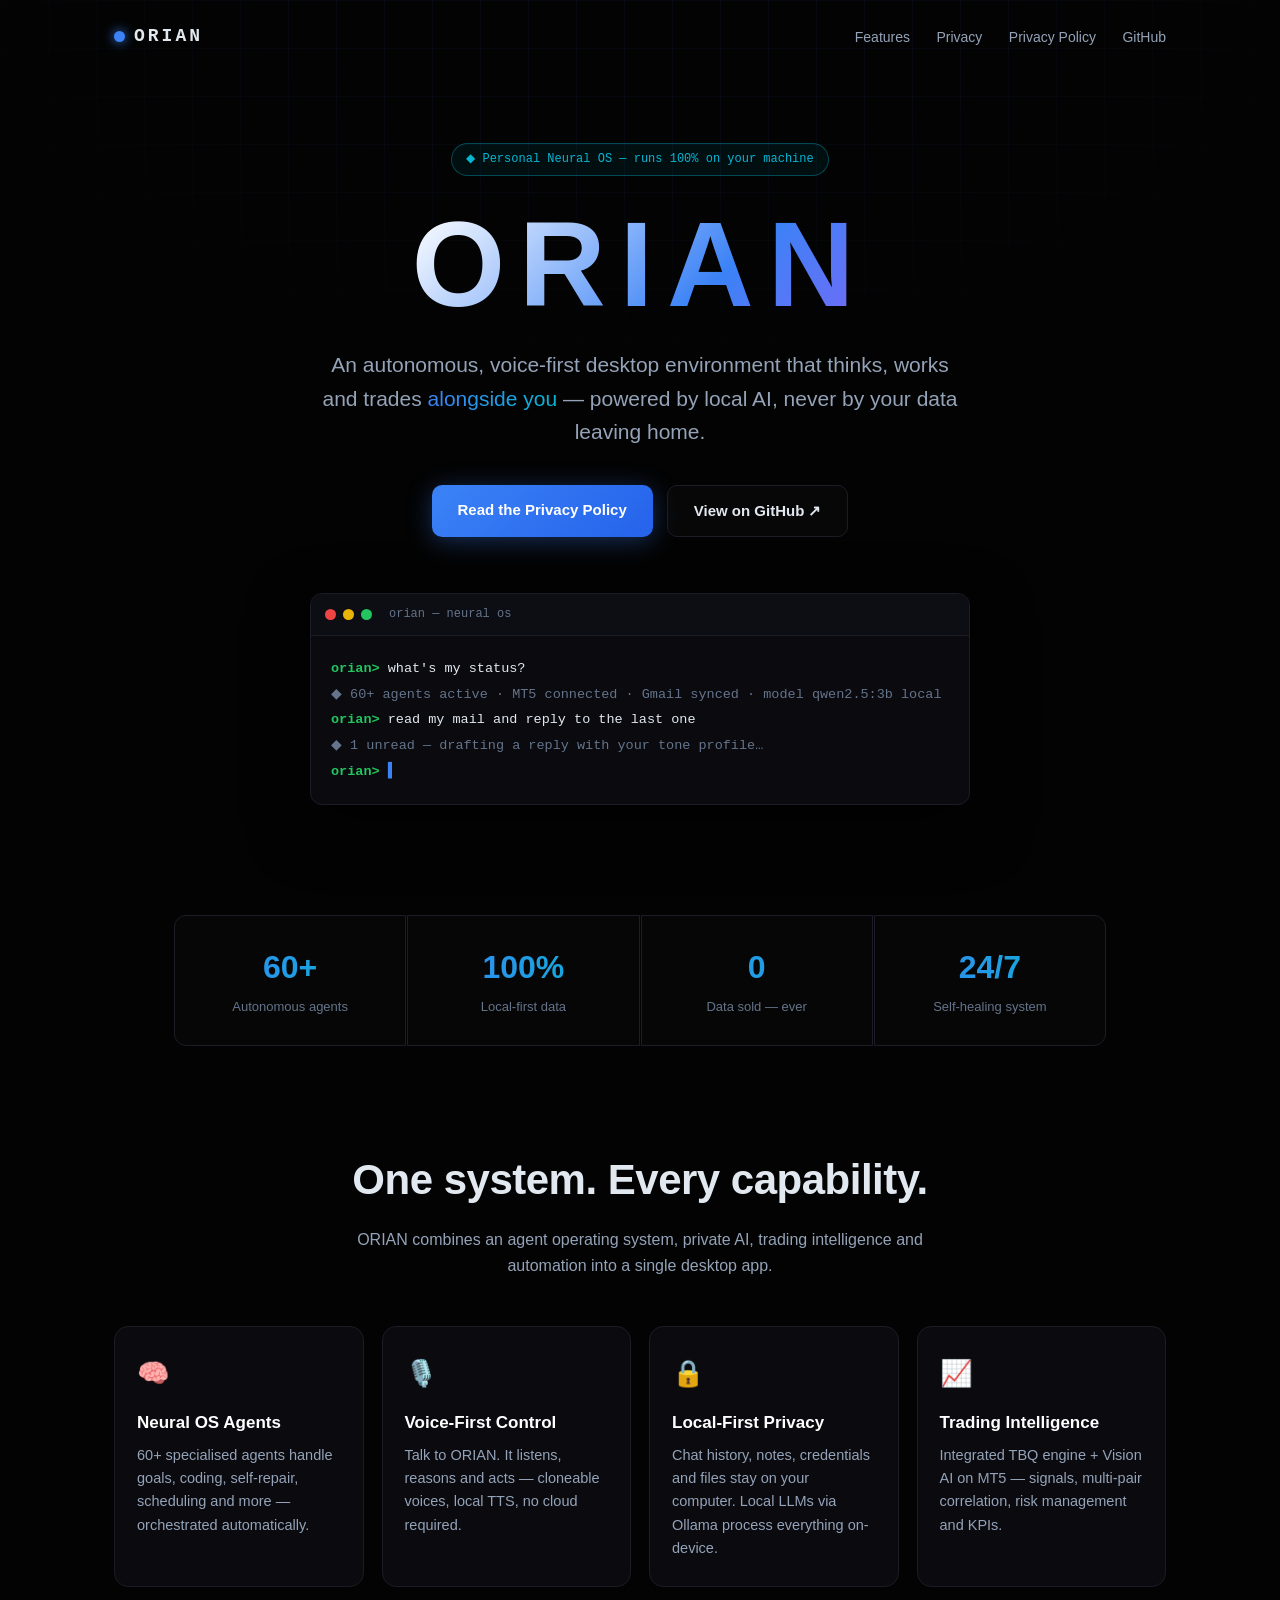
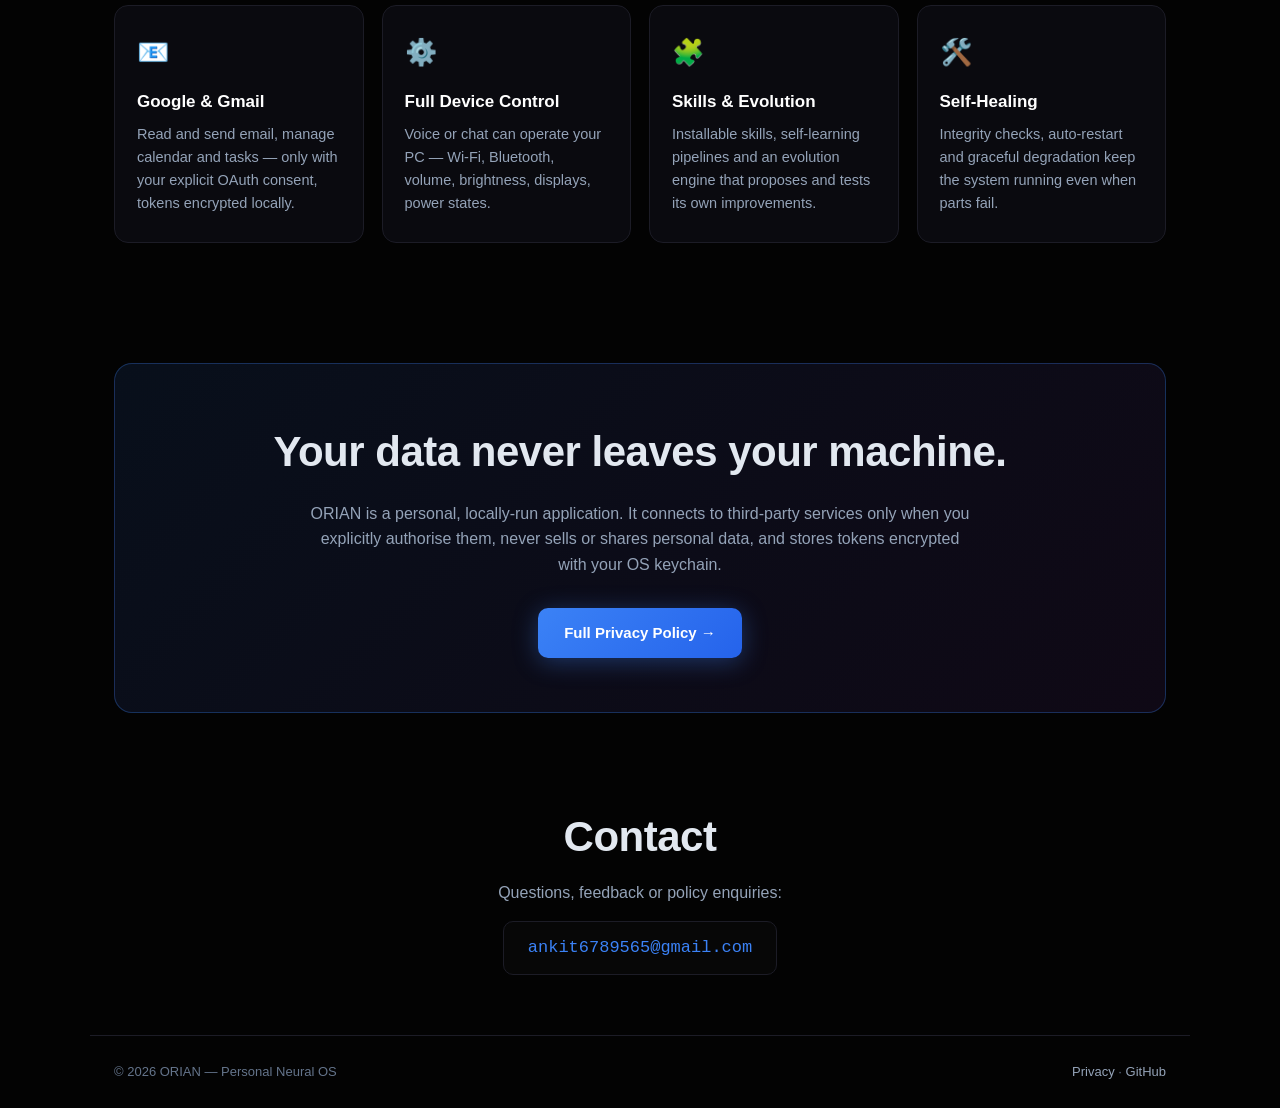
==== index.html @ ef9e6dce "ORIAN landing + privacy policy" ====
<!DOCTYPE html>
<html lang="en">
<head>
  <meta charset="UTF-8" />
  <meta name="viewport" content="width=device-width, initial-scale=1.0" />
  <title>ORIAN — Your Personal Neural OS</title>
  <meta name="description" content="ORIAN is a personal, locally-run autonomous desktop environment with voice-first control, 60+ agents, trading intelligence and private AI." />
  <link rel="stylesheet" href="styles.css" />
  <link rel="icon" href="data:image/svg+xml,<svg xmlns='http://www.w3.org/2000/svg' viewBox='0 0 100 100'><text y='.9em' font-size='90'>◉</text></svg>" />
</head>
<body>
  <div class="bg-grid" aria-hidden="true"></div>

  <header class="nav">
    <a class="brand" href="index.html">
      <span class="brand-dot"></span> ORIAN
    </a>
    <nav>
      <a href="#features">Features</a>
      <a href="#privacy-strip">Privacy</a>
      <a href="privacy.html">Privacy Policy</a>
      <a href="https://github.com/UrkudeAnkit91" target="_blank" rel="noopener">GitHub</a>
    </nav>
  </header>

  <main>
    <section class="hero">
      <div class="badge">◆ Personal Neural OS — runs 100% on your machine</div>
      <h1>ORIAN</h1>
      <p class="tagline">
        An autonomous, voice-first desktop environment that thinks,
        works and trades <span class="grad">alongside you</span> —
        powered by local AI, never by your data leaving home.
      </p>
      <div class="cta">
        <a class="btn btn-primary" href="privacy.html">Read the Privacy Policy</a>
        <a class="btn btn-ghost" href="https://github.com/UrkudeAnkit91" target="_blank" rel="noopener">View on GitHub ↗</a>
      </div>

      <div class="terminal" role="presentation">
        <div class="terminal-bar">
          <span class="t-red"></span><span class="t-yellow"></span><span class="t-green"></span>
          <span class="terminal-title">orian — neural os</span>
        </div>
        <div class="terminal-body">
          <p><span class="t-prompt">orian&gt;</span> what's my status?</p>
          <p class="t-out">◆ 60+ agents active · MT5 connected · Gmail synced · model qwen2.5:3b local</p>
          <p><span class="t-prompt">orian&gt;</span> read my mail and reply to the last one</p>
          <p class="t-out">◆ 1 unread — drafting a reply with your tone profile…</p>
          <p><span class="t-prompt">orian&gt;</span> <span class="t-caret">▍</span></p>
        </div>
      </div>
    </section>

    <section class="stats">
      <div class="stat"><strong>60+</strong><span>Autonomous agents</span></div>
      <div class="stat"><strong>100%</strong><span>Local-first data</span></div>
      <div class="stat"><strong>0</strong><span>Data sold — ever</span></div>
      <div class="stat"><strong>24/7</strong><span>Self-healing system</span></div>
    </section>

    <section id="features" class="features">
      <h2>One system. Every capability.</h2>
      <p class="section-sub">ORIAN combines an agent operating system, private AI, trading intelligence and automation into a single desktop app.</p>
      <div class="grid">
        <article class="card">
          <div class="card-icon">🧠</div>
          <h3>Neural OS Agents</h3>
          <p>60+ specialised agents handle goals, coding, self-repair, scheduling and more — orchestrated automatically.</p>
        </article>
        <article class="card">
          <div class="card-icon">🎙️</div>
          <h3>Voice-First Control</h3>
          <p>Talk to ORIAN. It listens, reasons and acts — cloneable voices, local TTS, no cloud required.</p>
        </article>
        <article class="card">
          <div class="card-icon">🔒</div>
          <h3>Local-First Privacy</h3>
          <p>Chat history, notes, credentials and files stay on your computer. Local LLMs via Ollama process everything on-device.</p>
        </article>
        <article class="card">
          <div class="card-icon">📈</div>
          <h3>Trading Intelligence</h3>
          <p>Integrated TBQ engine + Vision AI on MT5 — signals, multi-pair correlation, risk management and KPIs.</p>
        </article>
        <article class="card">
          <div class="card-icon">📧</div>
          <h3>Google &amp; Gmail</h3>
          <p>Read and send email, manage calendar and tasks — only with your explicit OAuth consent, tokens encrypted locally.</p>
        </article>
        <article class="card">
          <div class="card-icon">⚙️</div>
          <h3>Full Device Control</h3>
          <p>Voice or chat can operate your PC — Wi-Fi, Bluetooth, volume, brightness, displays, power states.</p>
        </article>
        <article class="card">
          <div class="card-icon">🧩</div>
          <h3>Skills &amp; Evolution</h3>
          <p>Installable skills, self-learning pipelines and an evolution engine that proposes and tests its own improvements.</p>
        </article>
        <article class="card">
          <div class="card-icon">🛠️</div>
          <h3>Self-Healing</h3>
          <p>Integrity checks, auto-restart and graceful degradation keep the system running even when parts fail.</p>
        </article>
      </div>
    </section>

    <section id="privacy-strip" class="privacy-strip">
      <div class="privacy-inner">
        <h2>Your data never leaves your machine.</h2>
        <p>
          ORIAN is a personal, locally-run application. It connects to third-party
          services only when you explicitly authorise them, never sells or shares
          personal data, and stores tokens encrypted with your OS keychain.
        </p>
        <a class="btn btn-primary" href="privacy.html">Full Privacy Policy →</a>
      </div>
    </section>

    <section class="contact">
      <h2>Contact</h2>
      <p>Questions, feedback or policy enquiries:</p>
      <a class="mail" href="mailto:ankit6789565@gmail.com">ankit6789565@gmail.com</a>
    </section>
  </main>

  <footer class="footer">
    <span>© 2026 ORIAN — Personal Neural OS</span>
    <span>
      <a href="privacy.html">Privacy</a> ·
      <a href="https://github.com/UrkudeAnkit91" target="_blank" rel="noopener">GitHub</a>
    </span>
  </footer>
</body>
</html>
---- styles.css ----
/* ORIAN — Neural OS website */
:root {
  --bg: #030303;
  --bg-2: #050505;
  --panel: #0a0a0f;
  --border: #1c1c26;
  --text: #e2e8f0;
  --muted: #94a3b8;
  --dim: #64748b;
  --neon: #3b82f6;
  --cyan: #06b6d4;
  --purple: #a855f7;
  --green: #22c55e;
  --mono: "Cascadia Code", "JetBrains Mono", ui-monospace, SFMono-Regular, Menlo, Consolas, monospace;
}

* { margin: 0; padding: 0; box-sizing: border-box; }

html { scroll-behavior: smooth; }

body {
  background: var(--bg);
  color: var(--text);
  font-family: -apple-system, BlinkMacSystemFont, "Segoe UI", Roboto, Helvetica, Arial, sans-serif;
  line-height: 1.6;
  overflow-x: hidden;
}

.bg-grid {
  position: fixed;
  inset: 0;
  background-image:
    linear-gradient(rgba(59, 130, 246, 0.05) 1px, transparent 1px),
    linear-gradient(90deg, rgba(59, 130, 246, 0.05) 1px, transparent 1px);
  background-size: 48px 48px;
  mask-image: radial-gradient(ellipse 80% 60% at 50% 0%, black 30%, transparent 75%);
  pointer-events: none;
  z-index: 0;
}

main, .nav, .footer { position: relative; z-index: 1; }

a { color: var(--neon); text-decoration: none; }
a:hover { text-decoration: underline; }

/* ── Nav ─────────────────────────── */
.nav {
  display: flex;
  justify-content: space-between;
  align-items: center;
  max-width: 1100px;
  margin: 0 auto;
  padding: 22px 24px;
}

.brand {
  font-family: var(--mono);
  font-weight: 700;
  font-size: 18px;
  letter-spacing: 3px;
  color: var(--text);
  display: flex;
  align-items: center;
  gap: 9px;
}
.brand:hover { text-decoration: none; }

.brand-dot {
  width: 11px;
  height: 11px;
  border-radius: 50%;
  background: var(--neon);
  box-shadow: 0 0 12px var(--neon);
  animation: pulse 2.4s ease-in-out infinite;
}

@keyframes pulse {
  0%, 100% { box-shadow: 0 0 6px var(--neon); }
  50% { box-shadow: 0 0 16px var(--neon), 0 0 32px rgba(59,130,246,.4); }
}

.nav nav a {
  color: var(--muted);
  margin-left: 22px;
  font-size: 14px;
}
.nav nav a:hover { color: var(--text); text-decoration: none; }

/* ── Hero ────────────────────────── */
.hero {
  max-width: 860px;
  margin: 0 auto;
  padding: 70px 24px 40px;
  text-align: center;
}

.badge {
  display: inline-block;
  font-family: var(--mono);
  font-size: 12px;
  color: var(--cyan);
  border: 1px solid rgba(6, 182, 212, 0.35);
  background: rgba(6, 182, 212, 0.07);
  padding: 6px 14px;
  border-radius: 999px;
  margin-bottom: 28px;
}

.hero h1 {
  font-size: clamp(64px, 12vw, 120px);
  font-weight: 800;
  letter-spacing: 14px;
  line-height: 1;
  background: linear-gradient(135deg, #fff 20%, var(--neon) 60%, var(--purple));
  -webkit-background-clip: text;
  background-clip: text;
  -webkit-text-fill-color: transparent;
}

.tagline {
  font-size: clamp(17px, 2.4vw, 21px);
  color: var(--muted);
  max-width: 640px;
  margin: 24px auto 0;
}

.grad {
  background: linear-gradient(90deg, var(--neon), var(--cyan));
  -webkit-background-clip: text;
  background-clip: text;
  -webkit-text-fill-color: transparent;
}

.cta {
  display: flex;
  gap: 14px;
  justify-content: center;
  flex-wrap: wrap;
  margin-top: 36px;
}

.btn {
  display: inline-block;
  padding: 13px 26px;
  border-radius: 10px;
  font-size: 15px;
  font-weight: 600;
  transition: transform .15s ease, box-shadow .15s ease;
}
.btn:hover { text-decoration: none; transform: translateY(-2px); }

.btn-primary {
  background: linear-gradient(135deg, var(--neon), #2563eb);
  color: #fff;
  box-shadow: 0 4px 24px rgba(59, 130, 246, 0.35);
}
.btn-primary:hover { box-shadow: 0 6px 32px rgba(59, 130, 246, 0.5); }

.btn-ghost {
  border: 1px solid var(--border);
  color: var(--text);
  background: rgba(255, 255, 255, 0.02);
}
.btn-ghost:hover { border-color: var(--neon); }

/* ── Terminal ────────────────────── */
.terminal {
  max-width: 660px;
  margin: 56px auto 0;
  background: var(--panel);
  border: 1px solid var(--border);
  border-radius: 12px;
  overflow: hidden;
  text-align: left;
  box-shadow: 0 20px 60px rgba(0, 0, 0, 0.6);
}

.terminal-bar {
  display: flex;
  align-items: center;
  gap: 7px;
  padding: 11px 14px;
  background: #0d0d14;
  border-bottom: 1px solid var(--border);
}
.terminal-bar span[class^="t-"] { width: 11px; height: 11px; border-radius: 50%; }
.t-red { background: #ef4444; }
.t-yellow { background: #eab308; }
.t-green { background: #22c55e; }
.terminal-title {
  margin-left: 10px;
  font-family: var(--mono);
  font-size: 12px;
  color: var(--dim);
}

.terminal-body {
  padding: 20px;
  font-family: var(--mono);
  font-size: 13.5px;
  line-height: 1.9;
}
.terminal-body p { margin: 0; }
.t-prompt { color: var(--green); font-weight: 700; }
.t-out { color: var(--dim); }
.t-caret { color: var(--neon); animation: blink 1s step-end infinite; }

@keyframes blink { 50% { opacity: 0; } }

/* ── Stats ───────────────────────── */
.stats {
  display: grid;
  grid-template-columns: repeat(4, 1fr);
  gap: 1px;
  max-width: 980px;
  margin: 70px auto 0;
  padding: 0 24px;
}

.stat {
  text-align: center;
  padding: 26px 10px;
  background: rgba(255, 255, 255, 0.015);
  border: 1px solid var(--border);
}
.stat:first-child { border-radius: 12px 0 0 12px; }
.stat:last-child { border-radius: 0 12px 12px 0; }

.stat strong {
  display: block;
  font-size: 32px;
  font-weight: 800;
  background: linear-gradient(90deg, var(--neon), var(--cyan));
  -webkit-background-clip: text;
  background-clip: text;
  -webkit-text-fill-color: transparent;
}
.stat span { font-size: 13px; color: var(--dim); }

/* ── Features ────────────────────── */
.features {
  max-width: 1100px;
  margin: 0 auto;
  padding: 100px 24px 40px;
  text-align: center;
}

.features h2, .contact h2, .privacy-strip h2 {
  font-size: clamp(30px, 4.5vw, 42px);
  font-weight: 800;
  letter-spacing: -0.5px;
}

.section-sub {
  color: var(--muted);
  max-width: 620px;
  margin: 14px auto 48px;
}

.grid {
  display: grid;
  grid-template-columns: repeat(auto-fit, minmax(240px, 1fr));
  gap: 18px;
  text-align: left;
}

.card {
  background: var(--panel);
  border: 1px solid var(--border);
  border-radius: 14px;
  padding: 26px 22px;
  transition: border-color .2s ease, transform .2s ease, box-shadow .2s ease;
}
.card:hover {
  border-color: rgba(59, 130, 246, 0.55);
  transform: translateY(-4px);
  box-shadow: 0 12px 32px rgba(59, 130, 246, 0.12);
}

.card-icon { font-size: 26px; margin-bottom: 14px; }

.card h3 {
  font-size: 17px;
  margin-bottom: 8px;
  color: #fff;
}

.card p { font-size: 14.5px; color: var(--muted); }

/* ── Privacy strip ───────────────── */
.privacy-strip {
  max-width: 1100px;
  margin: 80px auto 0;
  padding: 0 24px;
}

.privacy-inner {
  background: linear-gradient(135deg, rgba(59, 130, 246, 0.10), rgba(168, 85, 247, 0.08));
  border: 1px solid rgba(59, 130, 246, 0.30);
  border-radius: 18px;
  padding: 54px 44px;
  text-align: center;
}
.privacy-inner p {
  color: var(--muted);
  max-width: 660px;
  margin: 16px auto 30px;
}

/* ── Contact ─────────────────────── */
.contact {
  text-align: center;
  padding: 90px 24px 60px;
}
.contact p { color: var(--muted); margin-top: 10px; }
.contact .mail {
  display: inline-block;
  margin-top: 16px;
  font-family: var(--mono);
  font-size: 17px;
  padding: 12px 24px;
  border: 1px solid var(--border);
  border-radius: 10px;
  background: rgba(255, 255, 255, 0.02);
}
.contact .mail:hover { border-color: var(--neon); text-decoration: none; }

/* ── Footer ──────────────────────── */
.footer {
  display: flex;
  justify-content: space-between;
  flex-wrap: wrap;
  gap: 10px;
  max-width: 1100px;
  margin: 0 auto;
  padding: 26px 24px;
  border-top: 1px solid var(--border);
  font-size: 13px;
  color: var(--dim);
}
.footer a { color: var(--muted); }

/* ── Doc / policy page ───────────── */
.doc {
  max-width: 780px;
  margin: 0 auto;
  padding: 40px 24px 60px;
}

.policy {
  background: var(--panel);
  border: 1px solid var(--border);
  border-radius: 16px;
  padding: clamp(28px, 5vw, 56px);
}

.policy h1 {
  font-size: clamp(34px, 6vw, 48px);
  font-weight: 800;
  margin: 18px 0 6px;
}

.doc-meta {
  font-family: var(--mono);
  font-size: 13px;
  color: var(--dim);
  margin-bottom: 28px;
}

.lead {
  font-size: 17px;
  color: var(--muted);
  padding-bottom: 18px;
  border-bottom: 1px solid var(--border);
  margin-bottom: 8px;
}

.policy h2 {
  font-size: 20px;
  margin: 30px 0 10px;
  color: #fff;
}

.policy p { color: var(--muted); font-size: 15.5px; }

.policy code {
  font-family: var(--mono);
  font-size: 13.5px;
  background: rgba(59, 130, 246, 0.12);
  color: var(--cyan);
  padding: 2px 7px;
  border-radius: 5px;
}

.policy strong { color: var(--text); }

.doc-footer-nav {
  margin-top: 40px;
  padding-top: 20px;
  border-top: 1px solid var(--border);
}

/* ── Responsive ──────────────────── */
@media (max-width: 760px) {
  .nav { flex-direction: column; gap: 14px; }
  .nav nav a { margin-left: 16px; }
  .stats { grid-template-columns: repeat(2, 1fr); }
  .stat:first-child, .stat:last-child { border-radius: 12px; }
  .privacy-inner { padding: 40px 24px; }
}
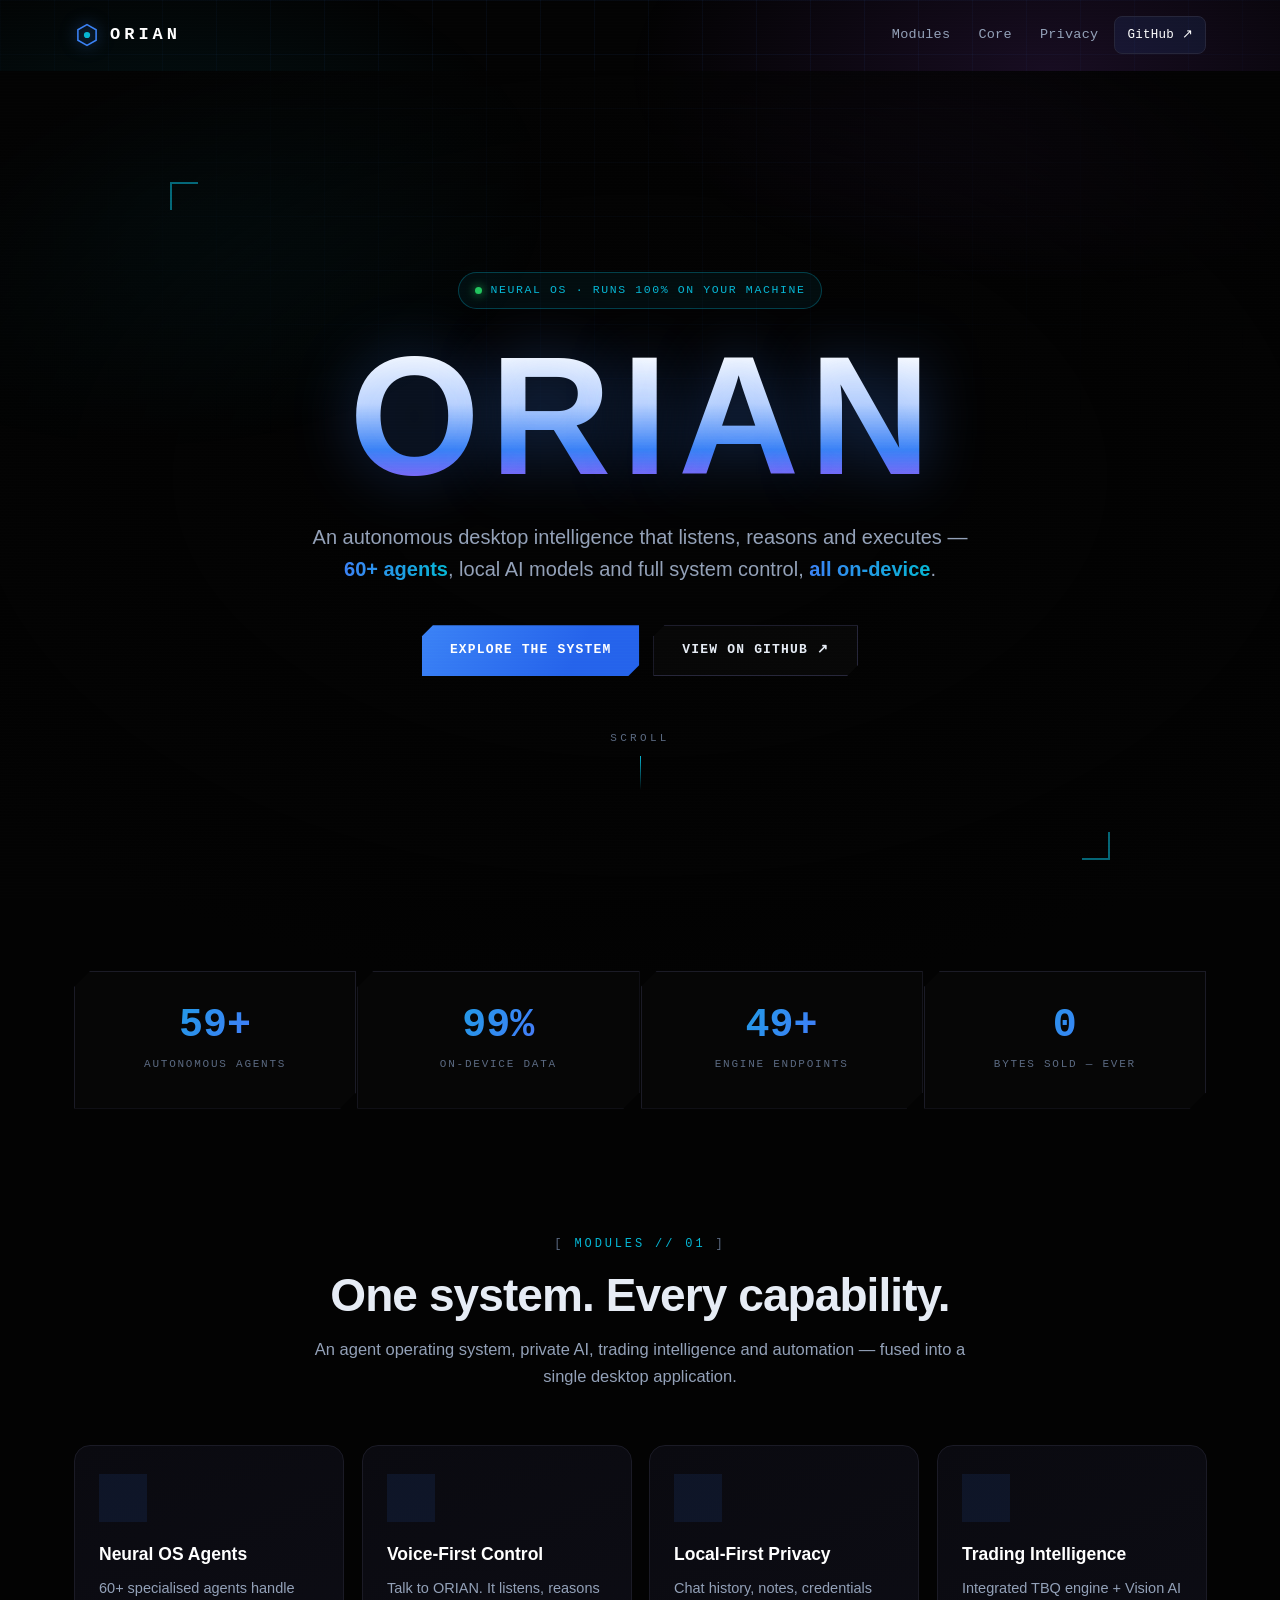
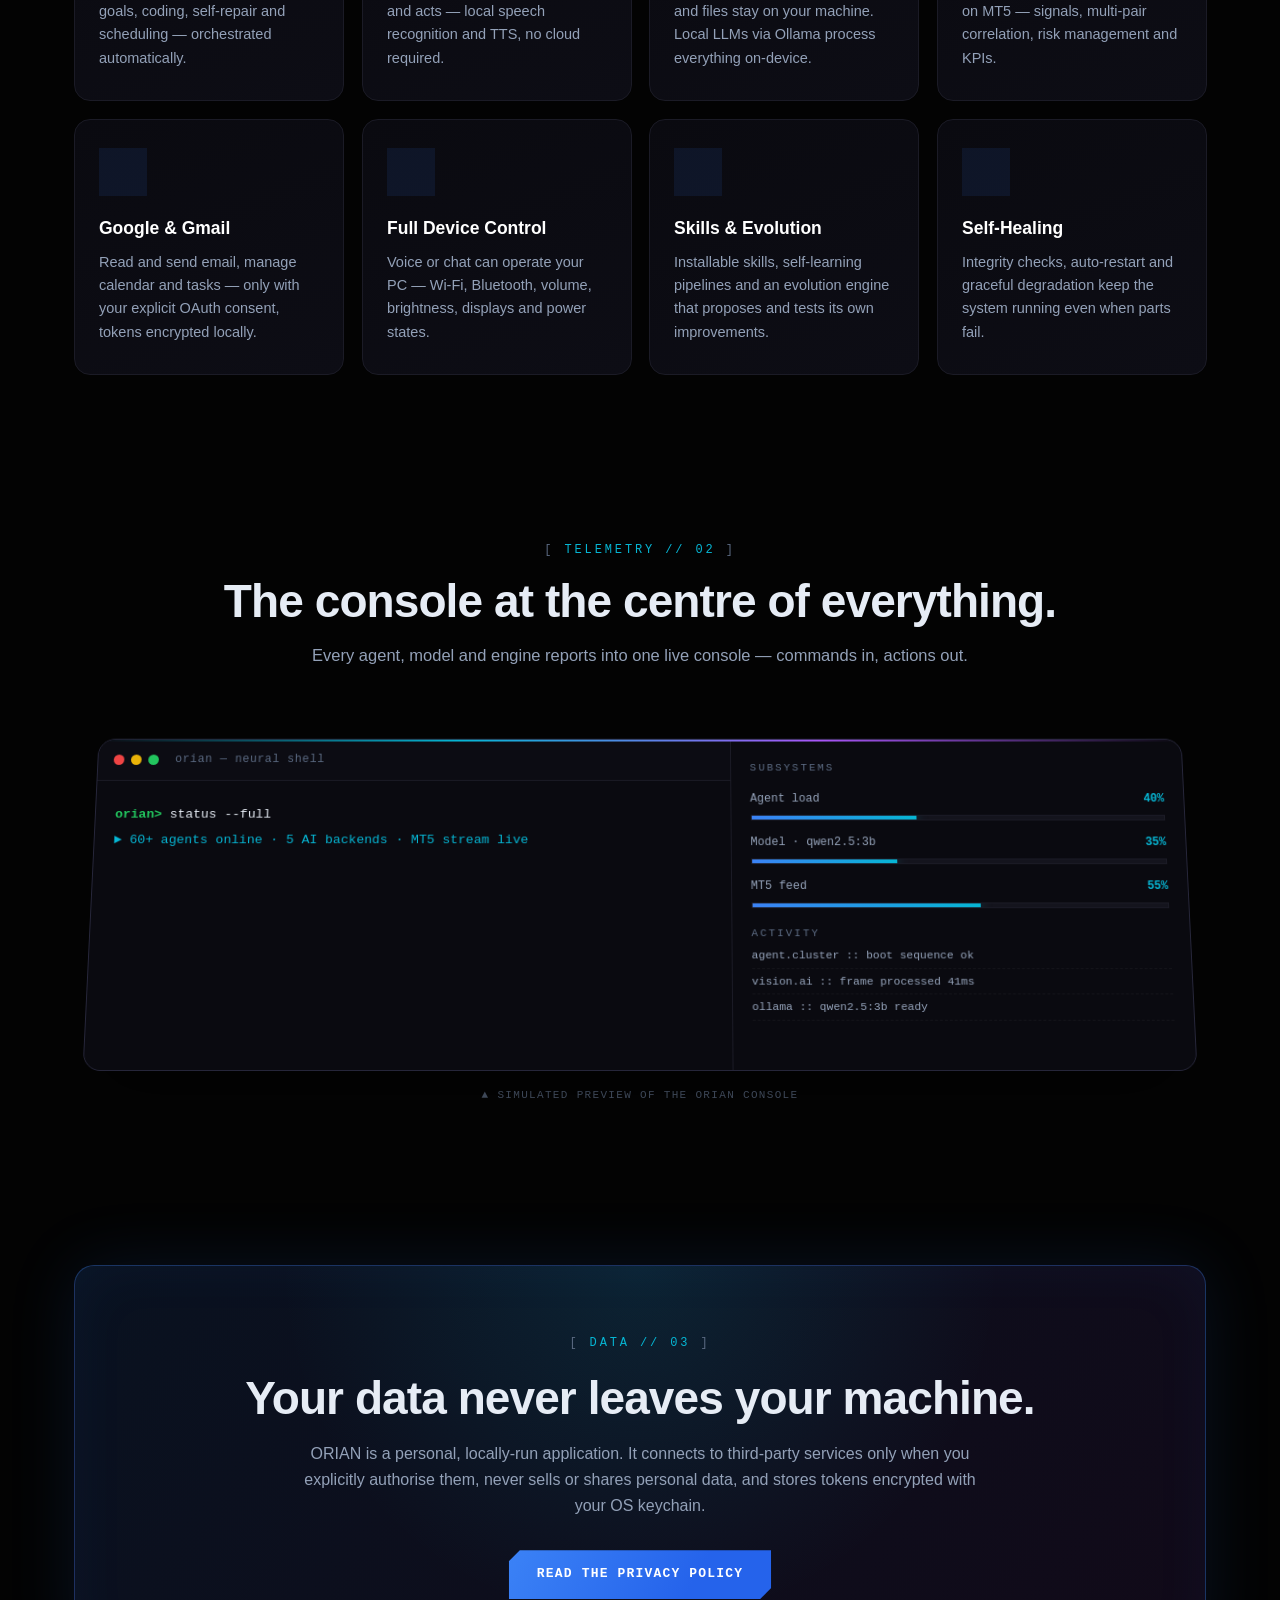
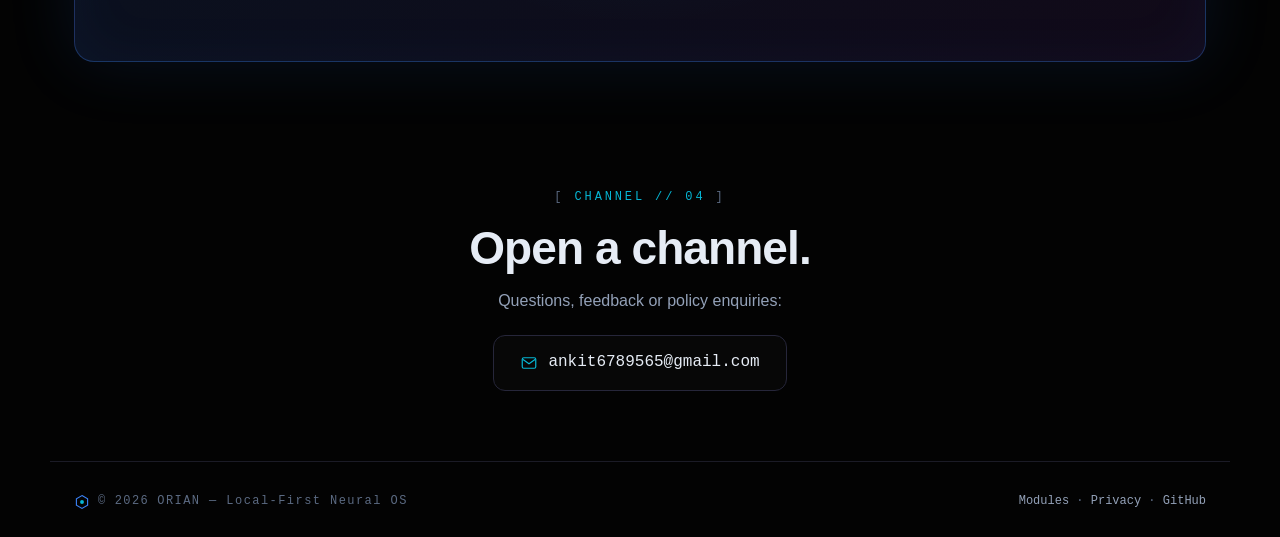
==== commit 20164a44: "Futuristic 3D redesign: neural canvas hero + starfield, HUD tilt cards, telemetry deck, OG/JSON-LD, " ====
--- a/index.html
+++ b/index.html
@@ -3,134 +3,230 @@
 <head>
   <meta charset="UTF-8" />
   <meta name="viewport" content="width=device-width, initial-scale=1.0" />
-  <title>ORIAN — Your Personal Neural OS</title>
-  <meta name="description" content="ORIAN is a personal, locally-run autonomous desktop environment with voice-first control, 60+ agents, trading intelligence and private AI." />
+  <title>ORIAN — Local-First Neural OS</title>
+  <meta name="description" content="ORIAN is an autonomous, voice-first desktop intelligence. 60+ agents, local AI models, trading engines and full device control — running privately on your own machine." />
+  <meta name="theme-color" content="#030303" />
+  <meta name="color-scheme" content="dark" />
+
+  <!-- Open Graph -->
+  <meta property="og:title" content="ORIAN — Local-First Neural OS" />
+  <meta property="og:description" content="An autonomous desktop intelligence with 60+ agents, local AI models and zero cloud dependency." />
+  <meta property="og:type" content="website" />
+  <meta property="og:url" content="https://urkudeankit91.github.io/orian/" />
+  <meta property="og:site_name" content="ORIAN" />
+
+  <!-- Twitter -->
+  <meta name="twitter:card" content="summary_large_image" />
+  <meta name="twitter:title" content="ORIAN — Local-First Neural OS" />
+  <meta name="twitter:description" content="An autonomous desktop intelligence with 60+ agents, local AI models and zero cloud dependency." />
+
   <link rel="stylesheet" href="styles.css" />
-  <link rel="icon" href="data:image/svg+xml,<svg xmlns='http://www.w3.org/2000/svg' viewBox='0 0 100 100'><text y='.9em' font-size='90'>◉</text></svg>" />
+  <link rel="icon" href="data:image/svg+xml,<svg xmlns='http://www.w3.org/2000/svg' viewBox='0 0 100 100'><rect width='100' height='100' rx='22' fill='%23030303'/><polygon points='50,14 82,32 82,68 50,86 18,68 18,32' fill='none' stroke='%233b82f6' stroke-width='7'/><circle cx='50' cy='50' r='11' fill='%2306b6d4'/></svg>" />
+
+  <script type="application/ld+json">
+  {
+    "@context": "https://schema.org",
+    "@type": "SoftwareApplication",
+    "name": "ORIAN",
+    "alternateName": "ORIAN Neural OS",
+    "applicationCategory": "DeveloperApplication",
+    "operatingSystem": "Windows, Linux, macOS",
+    "description": "Autonomous, local-first desktop intelligence with 60+ agents, voice control, local LLMs and trading engines.",
+    "url": "https://urkudeankit91.github.io/orian/",
+    "offers": { "@type": "Offer", "price": "0", "priceCurrency": "USD" },
+    "author": { "@type": "Person", "name": "Ankit Urkude", "email": "ankit6789565@gmail.com" }
+  }
+  </script>
 </head>
 <body>
   <div class="bg-grid" aria-hidden="true"></div>
 
-  <header class="nav">
-    <a class="brand" href="index.html">
-      <span class="brand-dot"></span> ORIAN
+  <header class="nav" id="nav">
+    <a class="brand" href="index.html" aria-label="ORIAN home">
+      <svg class="bmark" viewBox="0 0 100 100" aria-hidden="true">
+        <polygon points="50,10 85,30 85,70 50,90 15,70 15,30" fill="none" stroke="#3b82f6" stroke-width="6" />
+        <circle cx="50" cy="50" r="12" fill="#06b6d4" />
+      </svg>
+      ORIAN
     </a>
-    <nav>
-      <a href="#features">Features</a>
-      <a href="#privacy-strip">Privacy</a>
-      <a href="privacy.html">Privacy Policy</a>
-      <a href="https://github.com/UrkudeAnkit91" target="_blank" rel="noopener">GitHub</a>
+    <nav class="nav-links" aria-label="Primary">
+      <a href="#features">Modules</a>
+      <a href="#core">Core</a>
+      <a href="privacy.html">Privacy</a>
+      <a class="nav-cta" href="https://github.com/UrkudeAnkit91" target="_blank" rel="noopener">GitHub ↗</a>
     </nav>
   </header>
 
   <main>
+    <!-- ── HERO ───────────────────────────── -->
     <section class="hero">
-      <div class="badge">◆ Personal Neural OS — runs 100% on your machine</div>
-      <h1>ORIAN</h1>
-      <p class="tagline">
-        An autonomous, voice-first desktop environment that thinks,
-        works and trades <span class="grad">alongside you</span> —
-        powered by local AI, never by your data leaving home.
+      <canvas id="hero-canvas" aria-hidden="true"></canvas>
+      <div class="hero-inner frame">
+        <div class="badge"><span class="dot"></span> Neural OS · runs 100% on your machine</div>
+        <h1><span class="glitch" data-text="ORIAN">ORIAN</span></h1>
+        <p class="tagline">
+          An autonomous desktop intelligence that listens, reasons and executes —
+          <span class="grad">60+ agents</span>, local AI models and full system control,
+          <span class="grad">all on-device</span>.
+        </p>
+        <div class="cta">
+          <a class="btn btn-primary" href="#features">Explore the System</a>
+          <a class="btn btn-ghost" href="https://github.com/UrkudeAnkit91" target="_blank" rel="noopener">View on GitHub ↗</a>
+        </div>
+        <div class="scroll-hint">Scroll<span></span></div>
+      </div>
+    </section>
+
+    <!-- ── STATS ──────────────────────────── -->
+    <section class="stats" data-reveal>
+      <div class="stat"><strong data-count="60" data-suffix="+">0</strong><span>Autonomous agents</span></div>
+      <div class="stat"><strong data-count="100" data-suffix="%">0</strong><span>On-device data</span></div>
+      <div class="stat"><strong data-count="50" data-suffix="+">0</strong><span>Engine endpoints</span></div>
+      <div class="stat"><strong data-count="0" data-suffix="">0</strong><span>Bytes sold — ever</span></div>
+    </section>
+
+    <!-- ── FEATURES ───────────────────────── -->
+    <section id="features" class="features">
+      <span class="sec-tag" data-reveal>Modules // 01</span>
+      <h2 class="sec-h2" data-reveal>One system. Every capability.</h2>
+      <p class="section-sub" data-reveal data-delay="1">
+        An agent operating system, private AI, trading intelligence and automation —
+        fused into a single desktop application.
       </p>
-      <div class="cta">
-        <a class="btn btn-primary" href="privacy.html">Read the Privacy Policy</a>
-        <a class="btn btn-ghost" href="https://github.com/UrkudeAnkit91" target="_blank" rel="noopener">View on GitHub ↗</a>
-      </div>
-
-      <div class="terminal" role="presentation">
-        <div class="terminal-bar">
-          <span class="t-red"></span><span class="t-yellow"></span><span class="t-green"></span>
-          <span class="terminal-title">orian — neural os</span>
-        </div>
-        <div class="terminal-body">
-          <p><span class="t-prompt">orian&gt;</span> what's my status?</p>
-          <p class="t-out">◆ 60+ agents active · MT5 connected · Gmail synced · model qwen2.5:3b local</p>
-          <p><span class="t-prompt">orian&gt;</span> read my mail and reply to the last one</p>
-          <p class="t-out">◆ 1 unread — drafting a reply with your tone profile…</p>
-          <p><span class="t-prompt">orian&gt;</span> <span class="t-caret">▍</span></p>
-        </div>
-      </div>
-    </section>
-
-    <section class="stats">
-      <div class="stat"><strong>60+</strong><span>Autonomous agents</span></div>
-      <div class="stat"><strong>100%</strong><span>Local-first data</span></div>
-      <div class="stat"><strong>0</strong><span>Data sold — ever</span></div>
-      <div class="stat"><strong>24/7</strong><span>Self-healing system</span></div>
-    </section>
-
-    <section id="features" class="features">
-      <h2>One system. Every capability.</h2>
-      <p class="section-sub">ORIAN combines an agent operating system, private AI, trading intelligence and automation into a single desktop app.</p>
+
       <div class="grid">
-        <article class="card">
-          <div class="card-icon">🧠</div>
+        <article class="card" data-tilt data-reveal>
+          <span class="ic"><svg viewBox="0 0 24 24"><rect x="6.5" y="6.5" width="11" height="11" rx="2"/><rect x="10.5" y="10.5" width="3" height="3"/><path d="M9 3v2M15 3v2M9 19v2M15 19v2M3 9h2M3 15h2M19 9h2M19 15h2"/></svg></span>
           <h3>Neural OS Agents</h3>
-          <p>60+ specialised agents handle goals, coding, self-repair, scheduling and more — orchestrated automatically.</p>
-        </article>
-        <article class="card">
-          <div class="card-icon">🎙️</div>
+          <p>60+ specialised agents handle goals, coding, self-repair and scheduling — orchestrated automatically.</p>
+        </article>
+
+        <article class="card" data-tilt data-reveal data-delay="1">
+          <span class="ic"><svg viewBox="0 0 24 24"><rect x="9" y="3" width="6" height="11" rx="3"/><path d="M6 11a6 6 0 0 0 12 0M12 17v4M9 21h6"/></svg></span>
           <h3>Voice-First Control</h3>
-          <p>Talk to ORIAN. It listens, reasons and acts — cloneable voices, local TTS, no cloud required.</p>
-        </article>
-        <article class="card">
-          <div class="card-icon">🔒</div>
+          <p>Talk to ORIAN. It listens, reasons and acts — local speech recognition and TTS, no cloud required.</p>
+        </article>
+
+        <article class="card" data-tilt data-reveal data-delay="2">
+          <span class="ic"><svg viewBox="0 0 24 24"><rect x="4.5" y="10.5" width="15" height="10" rx="2"/><path d="M8 10.5V7a4 4 0 0 1 8 0v3.5"/><circle cx="12" cy="15.5" r="1.4"/></svg></span>
           <h3>Local-First Privacy</h3>
-          <p>Chat history, notes, credentials and files stay on your computer. Local LLMs via Ollama process everything on-device.</p>
-        </article>
-        <article class="card">
-          <div class="card-icon">📈</div>
+          <p>Chat history, notes, credentials and files stay on your machine. Local LLMs via Ollama process everything on-device.</p>
+        </article>
+
+        <article class="card" data-tilt data-reveal data-delay="3">
+          <span class="ic"><svg viewBox="0 0 24 24"><path d="M3 20h18M5 17l4-5 3 3 6-9"/><path d="M18 6h2v2"/></svg></span>
           <h3>Trading Intelligence</h3>
           <p>Integrated TBQ engine + Vision AI on MT5 — signals, multi-pair correlation, risk management and KPIs.</p>
         </article>
-        <article class="card">
-          <div class="card-icon">📧</div>
+
+        <article class="card" data-tilt data-reveal>
+          <span class="ic"><svg viewBox="0 0 24 24"><rect x="3" y="5" width="18" height="14" rx="2"/><path d="M3.5 7l8.5 6 8.5-6"/></svg></span>
           <h3>Google &amp; Gmail</h3>
           <p>Read and send email, manage calendar and tasks — only with your explicit OAuth consent, tokens encrypted locally.</p>
         </article>
-        <article class="card">
-          <div class="card-icon">⚙️</div>
+
+        <article class="card" data-tilt data-reveal data-delay="1">
+          <span class="ic"><svg viewBox="0 0 24 24"><path d="M4 8h10M18 8h2M4 16h4M12 16h8"/><circle cx="16" cy="8" r="2"/><circle cx="10" cy="16" r="2"/></svg></span>
           <h3>Full Device Control</h3>
-          <p>Voice or chat can operate your PC — Wi-Fi, Bluetooth, volume, brightness, displays, power states.</p>
-        </article>
-        <article class="card">
-          <div class="card-icon">🧩</div>
+          <p>Voice or chat can operate your PC — Wi-Fi, Bluetooth, volume, brightness, displays and power states.</p>
+        </article>
+
+        <article class="card" data-tilt data-reveal data-delay="2">
+          <span class="ic"><svg viewBox="0 0 24 24"><circle cx="6" cy="18" r="2.2"/><circle cx="18" cy="18" r="2.2"/><circle cx="12" cy="6" r="2.2"/><path d="M12 8.2l-5 7.6M12 8.2l5 7.6M8 18h8"/></svg></span>
           <h3>Skills &amp; Evolution</h3>
           <p>Installable skills, self-learning pipelines and an evolution engine that proposes and tests its own improvements.</p>
         </article>
-        <article class="card">
-          <div class="card-icon">🛠️</div>
+
+        <article class="card" data-tilt data-reveal data-delay="3">
+          <span class="ic"><svg viewBox="0 0 24 24"><path d="M12 3l7 3v5c0 4.6-3 7.6-7 9-4-1.4-7-4.4-7-9V6z"/><path d="M9 12l2 2 4-4"/></svg></span>
           <h3>Self-Healing</h3>
           <p>Integrity checks, auto-restart and graceful degradation keep the system running even when parts fail.</p>
         </article>
       </div>
     </section>
 
-    <section id="privacy-strip" class="privacy-strip">
-      <div class="privacy-inner">
-        <h2>Your data never leaves your machine.</h2>
+    <!-- ── CORE DECK ──────────────────────── -->
+    <section id="core" class="core">
+      <span class="sec-tag" data-reveal>Telemetry // 02</span>
+      <h2 class="sec-h2" data-reveal>The console at the centre of everything.</h2>
+      <p class="section-sub" data-reveal data-delay="1">
+        Every agent, model and engine reports into one live console — commands in, actions out.
+      </p>
+
+      <div class="deck" data-reveal data-delay="2">
+        <div class="deck-panel">
+          <div class="pane">
+            <div class="pane-bar"><i class="r"></i><i class="y"></i><i class="g"></i><span class="pane-title">orian — neural shell</span></div>
+            <div class="term" id="term-body">
+              <p class="term-line" data-term><span class="t-prompt">orian&gt;</span> status --full</p>
+              <p class="term-line t-ok" data-term>► 60+ agents online · 5 AI backends · MT5 stream live</p>
+              <p class="term-line" data-term><span class="t-prompt">orian&gt;</span> read inbox and summarise</p>
+              <p class="term-line t-out" data-term>scanning 3 threads … 1 needs a reply</p>
+              <p class="term-line" data-term><span class="t-prompt">orian&gt;</span> dim the screen and lock the PC</p>
+              <p class="term-line t-ok" data-term>► brightness 40% · session locked</p>
+              <p class="term-line" data-term><span class="t-prompt">orian&gt;</span> <span class="t-caret"></span></p>
+            </div>
+          </div>
+          <div class="pane hud">
+            <div>
+              <div class="hud-h">Subsystems</div>
+              <div class="meter" style="margin-top:14px"><div class="lbl"><span>Agent load</span><b>—</b></div><div class="track"><i></i></div></div>
+              <div class="meter" style="margin-top:14px"><div class="lbl"><span>Model · qwen2.5:3b</span><b>—</b></div><div class="track"><i></i></div></div>
+              <div class="meter" style="margin-top:14px"><div class="lbl"><span>MT5 feed</span><b>—</b></div><div class="track"><i></i></div></div>
+            </div>
+            <div>
+              <div class="hud-h">Activity</div>
+              <ul class="feed" id="feed">
+                <li>agent.cluster :: boot sequence ok</li>
+                <li>vision.ai  :: frame processed 41ms</li>
+                <li>ollama    :: qwen2.5:3b ready</li>
+              </ul>
+            </div>
+          </div>
+        </div>
+        <p class="deck-note">▲ simulated preview of the ORIAN console</p>
+      </div>
+    </section>
+
+    <!-- ── PRIVACY ────────────────────────── -->
+    <section id="privacy" class="privacy-strip">
+      <div class="privacy-inner" data-reveal>
+        <span class="sec-tag">Data // 03</span>
+        <h2 class="sec-h2">Your data never leaves your machine.</h2>
         <p>
-          ORIAN is a personal, locally-run application. It connects to third-party
-          services only when you explicitly authorise them, never sells or shares
-          personal data, and stores tokens encrypted with your OS keychain.
+          ORIAN is a personal, locally-run application. It connects to third-party services
+          only when you explicitly authorise them, never sells or shares personal data, and
+          stores tokens encrypted with your OS keychain.
         </p>
-        <a class="btn btn-primary" href="privacy.html">Full Privacy Policy →</a>
-      </div>
-    </section>
-
+        <a class="btn btn-primary" href="privacy.html">Read the Privacy Policy</a>
+      </div>
+    </section>
+
+    <!-- ── CONTACT ────────────────────────── -->
     <section class="contact">
-      <h2>Contact</h2>
-      <p>Questions, feedback or policy enquiries:</p>
-      <a class="mail" href="mailto:ankit6789565@gmail.com">ankit6789565@gmail.com</a>
+      <span class="sec-tag" data-reveal>Channel // 04</span>
+      <h2 class="sec-h2" data-reveal>Open a channel.</h2>
+      <p data-reveal data-delay="1">Questions, feedback or policy enquiries:</p>
+      <a class="mail" href="mailto:ankit6789565@gmail.com" data-reveal data-delay="2">
+        <svg viewBox="0 0 24 24"><rect x="3" y="5" width="18" height="14" rx="2"/><path d="M3.5 7l8.5 6 8.5-6"/></svg>
+        ankit6789565@gmail.com
+      </a>
     </section>
   </main>
 
   <footer class="footer">
-    <span>© 2026 ORIAN — Personal Neural OS</span>
+    <span class="fbrand">
+      <svg viewBox="0 0 100 100" aria-hidden="true"><polygon points="50,10 85,30 85,70 50,90 15,70 15,30" fill="none" stroke="#3b82f6" stroke-width="7"/><circle cx="50" cy="50" r="12" fill="#06b6d4"/></svg>
+      © <span id="year">2026</span> ORIAN — Local-First Neural OS
+    </span>
     <span>
+      <a href="#features">Modules</a> ·
       <a href="privacy.html">Privacy</a> ·
       <a href="https://github.com/UrkudeAnkit91" target="_blank" rel="noopener">GitHub</a>
     </span>
   </footer>
+
+  <script src="neural3d.js" defer></script>
+  <script src="app.js" defer></script>
 </body>
-</html>
+</html>
--- a/styles.css
+++ b/styles.css
@@ -1,17 +1,25 @@
-/* ORIAN — Neural OS website */
+/* ══════════════════════════════════════════════════════════
+   ORIAN — Neural OS website
+   Dark futuristic HUD · vanilla · no CDN
+   ══════════════════════════════════════════════════════════ */
 :root {
   --bg: #030303;
-  --bg-2: #050505;
-  --panel: #0a0a0f;
-  --border: #1c1c26;
-  --text: #e2e8f0;
-  --muted: #94a3b8;
-  --dim: #64748b;
+  --bg-2: #060608;
+  --panel: #0a0a10;
+  --panel-2: #0d0d15;
+  --border: #1b1b26;
+  --border-2: #26263a;
+  --text: #e6ecf5;
+  --muted: #93a1b8;
+  --dim: #5b6a82;
   --neon: #3b82f6;
   --cyan: #06b6d4;
   --purple: #a855f7;
   --green: #22c55e;
-  --mono: "Cascadia Code", "JetBrains Mono", ui-monospace, SFMono-Regular, Menlo, Consolas, monospace;
+  --amber: #f59e0b;
+  --mono: "Cascadia Code", "JetBrains Mono", "Fira Code", ui-monospace, SFMono-Regular, Menlo, Consolas, monospace;
+  --sans: -apple-system, BlinkMacSystemFont, "Segoe UI", Roboto, Helvetica, Arial, sans-serif;
+  --maxw: 1180px;
 }
 
 * { margin: 0; padding: 0; box-sizing: border-box; }
@@ -21,390 +29,404 @@
 body {
   background: var(--bg);
   color: var(--text);
-  font-family: -apple-system, BlinkMacSystemFont, "Segoe UI", Roboto, Helvetica, Arial, sans-serif;
+  font-family: var(--sans);
   line-height: 1.6;
   overflow-x: hidden;
-}
-
+  -webkit-font-smoothing: antialiased;
+}
+
+::selection { background: rgba(59, 130, 246, 0.35); color: #fff; }
+
+/* scrollbar */
+::-webkit-scrollbar { width: 11px; height: 11px; }
+::-webkit-scrollbar-track { background: #050506; }
+::-webkit-scrollbar-thumb { background: linear-gradient(var(--neon), var(--purple)); border-radius: 0; border: 2px solid #050506; }
+
+a { color: var(--neon); text-decoration: none; }
+a:hover { text-decoration: none; }
+
+/* ── Ambient background ─────────────────── */
 .bg-grid {
-  position: fixed;
-  inset: 0;
+  position: fixed; inset: 0; pointer-events: none; z-index: 0;
   background-image:
-    linear-gradient(rgba(59, 130, 246, 0.05) 1px, transparent 1px),
-    linear-gradient(90deg, rgba(59, 130, 246, 0.05) 1px, transparent 1px);
-  background-size: 48px 48px;
-  mask-image: radial-gradient(ellipse 80% 60% at 50% 0%, black 30%, transparent 75%);
-  pointer-events: none;
-  z-index: 0;
+    linear-gradient(rgba(59, 130, 246, 0.06) 1px, transparent 1px),
+    linear-gradient(90deg, rgba(59, 130, 246, 0.06) 1px, transparent 1px);
+  background-size: 54px 54px;
+  mask-image: radial-gradient(ellipse 90% 70% at 50% 0%, #000 20%, transparent 78%);
+  -webkit-mask-image: radial-gradient(ellipse 90% 70% at 50% 0%, #000 20%, transparent 78%);
+}
+
+/* scanline overlay */
+body::after {
+  content: ""; position: fixed; inset: 0; pointer-events: none; z-index: 9999;
+  background: repeating-linear-gradient(rgba(255,255,255,0.022) 0 1px, transparent 1px 3px);
+  mix-blend-mode: overlay; opacity: .6;
+}
+
+/* ambient glows */
+body::before {
+  content: ""; position: fixed; inset: 0; pointer-events: none; z-index: 0;
+  background:
+    radial-gradient(ellipse 55% 40% at 82% 8%, rgba(168, 85, 247, 0.13), transparent 60%),
+    radial-gradient(ellipse 50% 45% at 12% 22%, rgba(6, 182, 212, 0.10), transparent 62%);
 }
 
 main, .nav, .footer { position: relative; z-index: 1; }
 
-a { color: var(--neon); text-decoration: none; }
-a:hover { text-decoration: underline; }
-
-/* ── Nav ─────────────────────────── */
+.wrap { max-width: var(--maxw); margin: 0 auto; padding: 0 24px; }
+
+/* ── Nav ────────────────────────────────── */
 .nav {
-  display: flex;
-  justify-content: space-between;
-  align-items: center;
-  max-width: 1100px;
-  margin: 0 auto;
-  padding: 22px 24px;
+  position: sticky; top: 0; z-index: 100;
+  display: flex; align-items: center; justify-content: space-between;
+  gap: 18px;
+  max-width: var(--maxw); margin: 0 auto;
+  padding: 16px 24px;
+  transition: background .3s, border-color .3s, backdrop-filter .3s;
+  border-bottom: 1px solid transparent;
+}
+.nav.scrolled {
+  background: rgba(4, 4, 7, 0.78);
+  backdrop-filter: blur(16px) saturate(1.3);
+  -webkit-backdrop-filter: blur(16px) saturate(1.3);
+  border-bottom-color: var(--border);
 }
 
 .brand {
-  font-family: var(--mono);
-  font-weight: 700;
-  font-size: 18px;
-  letter-spacing: 3px;
-  color: var(--text);
-  display: flex;
-  align-items: center;
-  gap: 9px;
-}
-.brand:hover { text-decoration: none; }
-
-.brand-dot {
-  width: 11px;
-  height: 11px;
-  border-radius: 50%;
-  background: var(--neon);
-  box-shadow: 0 0 12px var(--neon);
-  animation: pulse 2.4s ease-in-out infinite;
-}
-
-@keyframes pulse {
-  0%, 100% { box-shadow: 0 0 6px var(--neon); }
-  50% { box-shadow: 0 0 16px var(--neon), 0 0 32px rgba(59,130,246,.4); }
-}
-
-.nav nav a {
-  color: var(--muted);
-  margin-left: 22px;
-  font-size: 14px;
-}
-.nav nav a:hover { color: var(--text); text-decoration: none; }
-
-/* ── Hero ────────────────────────── */
-.hero {
-  max-width: 860px;
-  margin: 0 auto;
-  padding: 70px 24px 40px;
-  text-align: center;
-}
+  display: inline-flex; align-items: center; gap: 10px;
+  font-family: var(--mono); font-weight: 700; font-size: 17px;
+  letter-spacing: 4px; color: #fff;
+}
+.brand svg { width: 26px; height: 26px; display: block; }
+.brand .bmark { filter: drop-shadow(0 0 8px rgba(59, 130, 246, 0.7)); }
+
+.nav-links { display: flex; align-items: center; gap: 4px; }
+.nav-links a {
+  position: relative;
+  color: var(--muted); font-size: 13.5px; font-weight: 500;
+  padding: 8px 12px; border-radius: 8px;
+  font-family: var(--mono); letter-spacing: .02em;
+  transition: color .18s, background .18s;
+}
+.nav-links a::before { content: ""; position: absolute; left: 12px; bottom: 4px; width: 0; height: 1px; background: var(--cyan); transition: width .22s; }
+.nav-links a:hover { color: #fff; background: rgba(255,255,255,0.03); }
+.nav-links a:hover::before { width: calc(100% - 24px); }
+
+.nav-cta {
+  font-family: var(--mono) !important; font-size: 12.5px !important;
+  color: #fff !important;
+  border: 1px solid var(--border-2);
+  background: rgba(59, 130, 246, 0.1);
+}
+.nav-cta:hover { border-color: var(--neon); background: rgba(59, 130, 246, 0.2); }
+
+/* ── Hero ───────────────────────────────── */
+.hero { position: relative; overflow: hidden; min-height: 100svh; display: flex; align-items: center; }
+#hero-canvas { position: absolute; inset: 0; width: 100%; height: 100%; z-index: 0; }
+.hero::after {
+  content: ""; position: absolute; inset: 0; z-index: 1; pointer-events: none;
+  background: radial-gradient(ellipse 70% 60% at 50% 45%, transparent 30%, var(--bg) 96%);
+}
+.hero-inner { position: relative; z-index: 2; width: 100%; max-width: 940px; margin: 0 auto; padding: 90px 24px 70px; text-align: center; }
+
+.frame { position: relative; }
+.frame::before, .frame::after {
+  content: ""; position: absolute; width: 26px; height: 26px; pointer-events: none; opacity: .55;
+}
+.frame::before { top: 0; left: 0; border-top: 2px solid var(--cyan); border-left: 2px solid var(--cyan); }
+.frame::after { bottom: 0; right: 0; border-bottom: 2px solid var(--cyan); border-right: 2px solid var(--cyan); }
 
 .badge {
-  display: inline-block;
-  font-family: var(--mono);
-  font-size: 12px;
+  display: inline-flex; align-items: center; gap: 9px;
+  font-family: var(--mono); font-size: 11.5px; letter-spacing: .14em; text-transform: uppercase;
   color: var(--cyan);
-  border: 1px solid rgba(6, 182, 212, 0.35);
-  background: rgba(6, 182, 212, 0.07);
-  padding: 6px 14px;
-  border-radius: 999px;
-  margin-bottom: 28px;
-}
+  border: 1px solid rgba(6, 182, 212, 0.3);
+  background: rgba(6, 182, 212, 0.06);
+  padding: 8px 16px; border-radius: 999px; margin-bottom: 30px;
+}
+.badge .dot { width: 7px; height: 7px; border-radius: 50%; background: var(--green); box-shadow: 0 0 10px var(--green); animation: pulse 2s infinite; }
+@keyframes pulse { 0%,100% { opacity: 1; } 50% { opacity: .35; } }
 
 .hero h1 {
-  font-size: clamp(64px, 12vw, 120px);
-  font-weight: 800;
-  letter-spacing: 14px;
-  line-height: 1;
-  background: linear-gradient(135deg, #fff 20%, var(--neon) 60%, var(--purple));
-  -webkit-background-clip: text;
-  background-clip: text;
-  -webkit-text-fill-color: transparent;
-}
-
-.tagline {
-  font-size: clamp(17px, 2.4vw, 21px);
-  color: var(--muted);
-  max-width: 640px;
-  margin: 24px auto 0;
-}
-
-.grad {
-  background: linear-gradient(90deg, var(--neon), var(--cyan));
-  -webkit-background-clip: text;
-  background-clip: text;
-  -webkit-text-fill-color: transparent;
-}
-
-.cta {
-  display: flex;
-  gap: 14px;
-  justify-content: center;
-  flex-wrap: wrap;
-  margin-top: 36px;
-}
+  font-size: clamp(72px, 15vw, 168px);
+  font-weight: 800; line-height: .92; letter-spacing: 10px;
+  margin-left: 10px;
+}
+.glitch {
+  position: relative; display: inline-block;
+  background: linear-gradient(180deg, #ffffff 12%, #cddfff 42%, var(--neon) 72%, var(--purple) 100%);
+  -webkit-background-clip: text; background-clip: text;
+  -webkit-text-fill-color: transparent; color: transparent;
+  text-shadow: 0 0 60px rgba(59, 130, 246, 0.35);
+}
+.glitch::before, .glitch::after {
+  content: attr(data-text);
+  position: absolute; left: 0; top: 0; width: 100%;
+  background: none; -webkit-text-fill-color: initial; color: transparent;
+  opacity: 0; pointer-events: none;
+}
+.glitch:hover::before {
+  color: rgba(6, 182, 212, 0.85); opacity: .9;
+  mix-blend-mode: screen;
+  animation: gl1 .6s steps(2) infinite;
+}
+.glitch:hover::after {
+  color: rgba(168, 85, 247, 0.85); opacity: .9;
+  mix-blend-mode: screen;
+  animation: gl2 .5s steps(2) infinite;
+}
+@keyframes gl1 { 0%{clip-path:inset(0 0 66% 0);transform:translate(-4px,-1px)} 30%{clip-path:inset(22% 0 46% 0);transform:translate(4px,1px)} 60%{clip-path:inset(60% 0 6% 0);transform:translate(-3px,2px)} 100%{clip-path:inset(8% 0 76% 0);transform:translate(3px,-2px)} }
+@keyframes gl2 { 0%{clip-path:inset(52% 0 22% 0);transform:translate(3px,1px)} 35%{clip-path:inset(6% 0 78% 0);transform:translate(-4px,-2px)} 70%{clip-path:inset(38% 0 42% 0);transform:translate(4px,2px)} 100%{clip-path:inset(70% 0 10% 0);transform:translate(-3px,1px)} }
+
+.tagline { font-size: clamp(16px, 2.2vw, 20px); color: var(--muted); max-width: 680px; margin: 28px auto 0; }
+.grad { background: linear-gradient(90deg, var(--neon), var(--cyan)); -webkit-background-clip: text; background-clip: text; -webkit-text-fill-color: transparent; font-weight: 600; }
+
+.cta { display: flex; gap: 14px; justify-content: center; flex-wrap: wrap; margin-top: 40px; }
 
 .btn {
-  display: inline-block;
-  padding: 13px 26px;
-  border-radius: 10px;
-  font-size: 15px;
-  font-weight: 600;
-  transition: transform .15s ease, box-shadow .15s ease;
-}
-.btn:hover { text-decoration: none; transform: translateY(-2px); }
-
-.btn-primary {
-  background: linear-gradient(135deg, var(--neon), #2563eb);
-  color: #fff;
-  box-shadow: 0 4px 24px rgba(59, 130, 246, 0.35);
-}
-.btn-primary:hover { box-shadow: 0 6px 32px rgba(59, 130, 246, 0.5); }
-
-.btn-ghost {
+  position: relative; overflow: hidden;
+  display: inline-flex; align-items: center; gap: 9px;
+  padding: 14px 28px;
+  font-family: var(--mono); font-size: 13px; font-weight: 700; letter-spacing: .09em; text-transform: uppercase;
+  clip-path: polygon(11px 0, 100% 0, 100% calc(100% - 11px), calc(100% - 11px) 100%, 0 100%, 0 11px);
+  transition: transform .18s ease, box-shadow .22s ease, border-color .22s, background .22s;
+}
+.btn:hover { transform: translateY(-2px); }
+.btn::after {
+  content: ""; position: absolute; top: 0; left: -90%; width: 55%; height: 100%;
+  background: linear-gradient(100deg, transparent, rgba(255,255,255,0.4), transparent);
+  transform: skewX(-22deg); transition: left .5s ease;
+}
+.btn:hover::after { left: 140%; }
+
+.btn-primary { color: #fff; background: linear-gradient(120deg, var(--neon), #2563eb 70%); box-shadow: 0 6px 30px rgba(59, 130, 246, 0.4); }
+.btn-primary:hover { box-shadow: 0 10px 44px rgba(59, 130, 246, 0.6); }
+.btn-ghost { color: var(--text); background: rgba(255,255,255,0.02); border: 1px solid var(--border-2); }
+.btn-ghost:hover { border-color: var(--neon); background: rgba(59, 130, 246, 0.08); color: #fff; }
+
+.scroll-hint {
+  margin-top: 54px; font-family: var(--mono); font-size: 11px; letter-spacing: .3em;
+  text-transform: uppercase; color: var(--dim); display: flex; flex-direction: column; align-items: center; gap: 8px;
+}
+.scroll-hint span { width: 1px; height: 34px; background: linear-gradient(var(--cyan), transparent); animation: drop 1.8s ease-in-out infinite; }
+@keyframes drop { 0%,100% { opacity: .2; transform: scaleY(.5); } 50% { opacity: 1; transform: scaleY(1); } }
+
+/* ── Stats ──────────────────────────────── */
+.stats {
+  display: grid; grid-template-columns: repeat(4, 1fr); gap: 1px;
+  max-width: var(--maxw); margin: 0 auto; padding: 0 24px;
+}
+.stat {
+  position: relative; text-align: center; padding: 34px 12px;
+  background: rgba(255,255,255,0.015);
   border: 1px solid var(--border);
-  color: var(--text);
-  background: rgba(255, 255, 255, 0.02);
-}
-.btn-ghost:hover { border-color: var(--neon); }
-
-/* ── Terminal ────────────────────── */
-.terminal {
-  max-width: 660px;
-  margin: 56px auto 0;
-  background: var(--panel);
+  clip-path: polygon(16px 0, 100% 0, 100% calc(100% - 16px), calc(100% - 16px) 100%, 0 100%, 0 16px);
+  transition: background .25s, transform .25s;
+}
+.stat:hover { background: rgba(59, 130, 246, 0.06); transform: translateY(-3px); }
+.stat strong {
+  display: block; font-family: var(--mono); font-size: 40px; font-weight: 800; line-height: 1;
+  background: linear-gradient(120deg, var(--cyan), var(--neon) 60%, var(--purple));
+  -webkit-background-clip: text; background-clip: text; -webkit-text-fill-color: transparent;
+}
+.stat span { display: block; margin-top: 10px; font-family: var(--mono); font-size: 11px; letter-spacing: .16em; text-transform: uppercase; color: var(--dim); }
+
+/* ── Section header ─────────────────────── */
+.sec-tag {
+  display: inline-block; font-family: var(--mono); font-size: 12px; letter-spacing: .24em;
+  text-transform: uppercase; color: var(--cyan); margin-bottom: 16px;
+}
+.sec-tag::before { content: "[ "; color: var(--dim); }
+.sec-tag::after { content: " ]"; color: var(--dim); }
+.sec-h2 { font-size: clamp(30px, 4.6vw, 46px); font-weight: 800; letter-spacing: -0.02em; line-height: 1.1; }
+.section-sub { color: var(--muted); max-width: 660px; margin: 16px auto 0; font-size: 16.5px; }
+
+/* ── Features ───────────────────────────── */
+.features { max-width: var(--maxw); margin: 0 auto; padding: 120px 24px 40px; text-align: center; }
+.grid { display: grid; grid-template-columns: repeat(auto-fit, minmax(250px, 1fr)); gap: 18px; margin-top: 56px; text-align: left; }
+
+.card {
+  --rx: 0deg; --ry: 0deg; --ty: 0px; --mx: 50%; --my: 50%;
+  position: relative;
+  background: linear-gradient(160deg, var(--panel), var(--panel-2));
   border: 1px solid var(--border);
+  border-radius: 16px;
+  padding: 28px 24px 30px;
+  transform-style: preserve-3d;
+  transform: perspective(1000px) translateY(var(--ty)) rotateX(var(--rx)) rotateY(var(--ry));
+  transition: transform .16s ease-out, border-color .25s, box-shadow .25s;
+  will-change: transform;
+}
+.card:hover {
+  --ty: -6px;
+  border-color: rgba(59, 130, 246, 0.55);
+  box-shadow: 0 18px 46px rgba(0, 0, 0, 0.55), 0 0 0 1px rgba(59, 130, 246, 0.12);
+}
+.card::before {
+  content: ""; position: absolute; inset: 0; border-radius: inherit; pointer-events: none;
+  background: radial-gradient(360px circle at var(--mx) var(--my), rgba(59, 130, 246, 0.16), transparent 55%);
+  opacity: 0; transition: opacity .25s;
+}
+.card:hover::before { opacity: 1; }
+.card::after {
+  content: ""; position: absolute; inset: 8px; border-radius: 10px; pointer-events: none;
+  opacity: 0; transition: opacity .3s;
+  background:
+    linear-gradient(var(--cyan), var(--cyan)) 0 0 / 16px 1px no-repeat,
+    linear-gradient(var(--cyan), var(--cyan)) 0 0 / 1px 16px no-repeat,
+    linear-gradient(var(--purple), var(--purple)) 100% 100% / 16px 1px no-repeat,
+    linear-gradient(var(--purple), var(--purple)) 100% 100% / 1px 16px no-repeat;
+}
+.card:hover::after { opacity: .8; }
+
+.ic {
+  display: inline-flex; align-items: center; justify-content: center;
+  width: 48px; height: 48px; margin-bottom: 18px;
   border-radius: 12px;
-  overflow: hidden;
-  text-align: left;
-  box-shadow: 0 20px 60px rgba(0, 0, 0, 0.6);
-}
-
-.terminal-bar {
-  display: flex;
-  align-items: center;
-  gap: 7px;
-  padding: 11px 14px;
-  background: #0d0d14;
-  border-bottom: 1px solid var(--border);
-}
-.terminal-bar span[class^="t-"] { width: 11px; height: 11px; border-radius: 50%; }
-.t-red { background: #ef4444; }
-.t-yellow { background: #eab308; }
-.t-green { background: #22c55e; }
-.terminal-title {
-  margin-left: 10px;
-  font-family: var(--mono);
-  font-size: 12px;
-  color: var(--dim);
-}
-
-.terminal-body {
-  padding: 20px;
-  font-family: var(--mono);
-  font-size: 13.5px;
-  line-height: 1.9;
-}
-.terminal-body p { margin: 0; }
+  background: rgba(59, 130, 246, 0.1);
+  border: 1px solid rgba(59, 130, 246, 0.25);
+  color: var(--cyan);
+  transform: translateZ(38px);
+  transition: color .25s, border-color .25s, background .25s, box-shadow .25s;
+}
+.ic svg { width: 24px; height: 24px; stroke: currentColor; stroke-width: 1.6; fill: none; stroke-linecap: round; stroke-linejoin: round; }
+.card:hover .ic { color: #fff; border-color: var(--cyan); background: rgba(6, 182, 212, 0.18); box-shadow: 0 0 26px rgba(6, 182, 212, 0.35); }
+.card h3 { font-size: 17.5px; color: #fff; margin-bottom: 9px; transform: translateZ(18px); }
+.card p { font-size: 14.5px; color: var(--muted); transform: translateZ(8px); }
+
+/* ── Core deck (telemetry) ──────────────── */
+.core { max-width: var(--maxw); margin: 0 auto; padding: 120px 24px 40px; text-align: center; }
+.deck { perspective: 1600px; margin-top: 56px; }
+.deck-panel {
+  position: relative;
+  display: grid; grid-template-columns: 1.4fr 1fr; gap: 1px;
+  background: var(--border);
+  border: 1px solid var(--border-2);
+  border-radius: 18px; overflow: hidden;
+  transform: rotateX(8deg) scale(.985);
+  transform-origin: 50% 100%;
+  transition: transform .55s cubic-bezier(.2,.7,.2,1), box-shadow .4s;
+  box-shadow: 0 30px 80px rgba(0,0,0,0.6);
+}
+.deck:hover .deck-panel { transform: rotateX(0deg) scale(1); box-shadow: 0 40px 100px rgba(59,130,246,0.14); }
+.deck-panel::before {
+  content: ""; position: absolute; top: 0; left: 0; right: 0; height: 2px;
+  background: linear-gradient(90deg, transparent, var(--cyan), var(--purple), transparent);
+  z-index: 2;
+}
+
+.pane { background: var(--panel); text-align: left; }
+.pane-bar {
+  display: flex; align-items: center; gap: 7px;
+  padding: 12px 16px; background: #0c0c13; border-bottom: 1px solid var(--border);
+}
+.pane-bar i { width: 11px; height: 11px; border-radius: 50%; }
+.pane-bar .r { background: #ef4444; } .pane-bar .y { background: #eab308; } .pane-bar .g { background: #22c55e; }
+.pane-title { margin-left: 10px; font-family: var(--mono); font-size: 12px; color: var(--dim); letter-spacing: .05em; }
+
+.term { padding: 22px 20px; font-family: var(--mono); font-size: 13.5px; line-height: 2.0; min-height: 300px; }
+.term-line { margin: 0; }
+.term-line.typed { animation: fadein .4s ease; }
+@keyframes fadein { from { opacity: 0; transform: translateY(4px); } to { opacity: 1; transform: none; } }
 .t-prompt { color: var(--green); font-weight: 700; }
 .t-out { color: var(--dim); }
-.t-caret { color: var(--neon); animation: blink 1s step-end infinite; }
-
+.t-ok { color: var(--cyan); }
+.t-caret { display: inline-block; width: 8px; height: 15px; background: var(--neon); vertical-align: -2px; margin-left: 4px; animation: blink 1s step-end infinite; }
 @keyframes blink { 50% { opacity: 0; } }
 
-/* ── Stats ───────────────────────── */
-.stats {
-  display: grid;
-  grid-template-columns: repeat(4, 1fr);
-  gap: 1px;
-  max-width: 980px;
-  margin: 70px auto 0;
-  padding: 0 24px;
-}
-
-.stat {
-  text-align: center;
-  padding: 26px 10px;
-  background: rgba(255, 255, 255, 0.015);
-  border: 1px solid var(--border);
-}
-.stat:first-child { border-radius: 12px 0 0 12px; }
-.stat:last-child { border-radius: 0 12px 12px 0; }
-
-.stat strong {
-  display: block;
-  font-size: 32px;
-  font-weight: 800;
-  background: linear-gradient(90deg, var(--neon), var(--cyan));
-  -webkit-background-clip: text;
-  background-clip: text;
-  -webkit-text-fill-color: transparent;
-}
-.stat span { font-size: 13px; color: var(--dim); }
-
-/* ── Features ────────────────────── */
-.features {
-  max-width: 1100px;
-  margin: 0 auto;
-  padding: 100px 24px 40px;
-  text-align: center;
-}
-
-.features h2, .contact h2, .privacy-strip h2 {
-  font-size: clamp(30px, 4.5vw, 42px);
-  font-weight: 800;
-  letter-spacing: -0.5px;
-}
-
-.section-sub {
-  color: var(--muted);
-  max-width: 620px;
-  margin: 14px auto 48px;
-}
-
-.grid {
-  display: grid;
-  grid-template-columns: repeat(auto-fit, minmax(240px, 1fr));
-  gap: 18px;
-  text-align: left;
-}
-
-.card {
-  background: var(--panel);
-  border: 1px solid var(--border);
-  border-radius: 14px;
-  padding: 26px 22px;
-  transition: border-color .2s ease, transform .2s ease, box-shadow .2s ease;
-}
-.card:hover {
-  border-color: rgba(59, 130, 246, 0.55);
-  transform: translateY(-4px);
-  box-shadow: 0 12px 32px rgba(59, 130, 246, 0.12);
-}
-
-.card-icon { font-size: 26px; margin-bottom: 14px; }
-
-.card h3 {
-  font-size: 17px;
-  margin-bottom: 8px;
-  color: #fff;
-}
-
-.card p { font-size: 14.5px; color: var(--muted); }
-
-/* ── Privacy strip ───────────────── */
-.privacy-strip {
-  max-width: 1100px;
-  margin: 80px auto 0;
-  padding: 0 24px;
-}
-
+.hud { padding: 22px 20px; display: flex; flex-direction: column; gap: 18px; }
+.hud-h { font-family: var(--mono); font-size: 11px; letter-spacing: .2em; text-transform: uppercase; color: var(--dim); }
+.meter { font-family: var(--mono); font-size: 12px; }
+.meter .lbl { display: flex; justify-content: space-between; color: var(--muted); margin-bottom: 7px; }
+.meter .lbl b { color: var(--cyan); font-weight: 600; }
+.meter .track { height: 6px; background: #14141d; border: 1px solid var(--border); overflow: hidden; }
+.meter .track i { display: block; height: 100%; width: 40%; background: linear-gradient(90deg, var(--neon), var(--cyan)); transition: width .7s ease; box-shadow: 0 0 12px rgba(6,182,212,.5); }
+
+.feed { list-style: none; font-family: var(--mono); font-size: 11.5px; line-height: 1.9; color: var(--dim); }
+.feed li { white-space: nowrap; overflow: hidden; text-overflow: ellipsis; border-bottom: 1px dashed rgba(255,255,255,0.04); padding: 2px 0; animation: fadein .35s ease; }
+.feed li::first-line { color: var(--muted); }
+.deck-note { margin-top: 16px; font-family: var(--mono); font-size: 11px; letter-spacing: .12em; text-transform: uppercase; color: var(--dim); }
+
+/* ── Privacy strip ──────────────────────── */
+.privacy-strip { max-width: var(--maxw); margin: 120px auto 0; padding: 0 24px; }
 .privacy-inner {
-  background: linear-gradient(135deg, rgba(59, 130, 246, 0.10), rgba(168, 85, 247, 0.08));
-  border: 1px solid rgba(59, 130, 246, 0.30);
-  border-radius: 18px;
-  padding: 54px 44px;
-  text-align: center;
-}
-.privacy-inner p {
-  color: var(--muted);
-  max-width: 660px;
-  margin: 16px auto 30px;
-}
-
-/* ── Contact ─────────────────────── */
-.contact {
-  text-align: center;
-  padding: 90px 24px 60px;
-}
-.contact p { color: var(--muted); margin-top: 10px; }
-.contact .mail {
-  display: inline-block;
-  margin-top: 16px;
-  font-family: var(--mono);
-  font-size: 17px;
-  padding: 12px 24px;
-  border: 1px solid var(--border);
-  border-radius: 10px;
-  background: rgba(255, 255, 255, 0.02);
-}
-.contact .mail:hover { border-color: var(--neon); text-decoration: none; }
-
-/* ── Footer ──────────────────────── */
+  position: relative; overflow: hidden;
+  background: linear-gradient(130deg, rgba(59, 130, 246, 0.12), rgba(168, 85, 247, 0.09));
+  border: 1px solid rgba(59, 130, 246, 0.32);
+  border-radius: 20px; padding: 62px 46px; text-align: center;
+  box-shadow: 0 0 70px rgba(59, 130, 246, 0.12), inset 0 0 60px rgba(59, 130, 246, 0.05);
+  animation: breathe 6s ease-in-out infinite;
+}
+@keyframes breathe { 0%,100% { box-shadow: 0 0 60px rgba(59,130,246,0.10), inset 0 0 50px rgba(59,130,246,0.04); } 50% { box-shadow: 0 0 90px rgba(168,85,247,0.18), inset 0 0 70px rgba(168,85,247,0.07); } }
+.privacy-inner::before {
+  content: ""; position: absolute; inset: 0; pointer-events: none;
+  background: radial-gradient(600px circle at 50% 0%, rgba(6,182,212,0.12), transparent 60%);
+}
+.privacy-inner > * { position: relative; }
+.privacy-inner .sec-h2 { margin-top: 4px; }
+.privacy-inner p { color: var(--muted); max-width: 680px; margin: 18px auto 32px; }
+
+/* ── Contact ────────────────────────────── */
+.contact { text-align: center; padding: 120px 24px 70px; }
+.contact p { color: var(--muted); margin-top: 14px; }
+.mail {
+  display: inline-flex; align-items: center; gap: 10px;
+  margin-top: 22px; font-family: var(--mono); font-size: 16px;
+  padding: 14px 26px; border: 1px solid var(--border-2); border-radius: 12px;
+  background: rgba(255,255,255,0.02); color: var(--text);
+  transition: border-color .22s, background .22s, box-shadow .22s, transform .18s;
+}
+.mail:hover { border-color: var(--neon); background: rgba(59,130,246,0.08); box-shadow: 0 0 30px rgba(59,130,246,0.25); transform: translateY(-2px); color: #fff; }
+.mail svg { width: 18px; height: 18px; stroke: var(--cyan); fill: none; stroke-width: 1.6; }
+
+/* ── Footer ─────────────────────────────── */
 .footer {
-  display: flex;
-  justify-content: space-between;
-  flex-wrap: wrap;
-  gap: 10px;
-  max-width: 1100px;
-  margin: 0 auto;
-  padding: 26px 24px;
+  display: flex; justify-content: space-between; align-items: center; flex-wrap: wrap; gap: 12px;
+  max-width: var(--maxw); margin: 0 auto; padding: 30px 24px;
   border-top: 1px solid var(--border);
-  font-size: 13px;
-  color: var(--dim);
+  font-family: var(--mono); font-size: 12px; color: var(--dim);
 }
 .footer a { color: var(--muted); }
-
-/* ── Doc / policy page ───────────── */
-.doc {
-  max-width: 780px;
-  margin: 0 auto;
-  padding: 40px 24px 60px;
-}
-
-.policy {
-  background: var(--panel);
-  border: 1px solid var(--border);
-  border-radius: 16px;
-  padding: clamp(28px, 5vw, 56px);
-}
-
-.policy h1 {
-  font-size: clamp(34px, 6vw, 48px);
-  font-weight: 800;
-  margin: 18px 0 6px;
-}
-
-.doc-meta {
-  font-family: var(--mono);
-  font-size: 13px;
-  color: var(--dim);
-  margin-bottom: 28px;
-}
-
-.lead {
-  font-size: 17px;
-  color: var(--muted);
-  padding-bottom: 18px;
-  border-bottom: 1px solid var(--border);
-  margin-bottom: 8px;
-}
-
-.policy h2 {
-  font-size: 20px;
-  margin: 30px 0 10px;
-  color: #fff;
-}
-
+.footer a:hover { color: var(--cyan); }
+.footer .fbrand { display: inline-flex; align-items: center; gap: 8px; letter-spacing: .12em; }
+.footer svg { width: 16px; height: 16px; }
+
+/* ── Reveal animation ───────────────────── */
+[data-reveal] { opacity: 0; transform: translateY(26px); transition: opacity .7s ease, transform .7s cubic-bezier(.2,.7,.2,1); }
+[data-reveal].in { opacity: 1; transform: none; }
+[data-reveal][data-delay="1"] { transition-delay: .08s; }
+[data-reveal][data-delay="2"] { transition-delay: .16s; }
+[data-reveal][data-delay="3"] { transition-delay: .24s; }
+
+/* ── Doc / policy page (privacy.html) ───── */
+.doc { max-width: 820px; margin: 0 auto; padding: 46px 24px 60px; }
+.policy { background: linear-gradient(160deg, var(--panel), var(--panel-2)); border: 1px solid var(--border); border-radius: 18px; padding: clamp(28px, 5vw, 58px); }
+.policy .badge { margin-bottom: 22px; }
+.policy h1 { font-size: clamp(34px, 6vw, 50px); font-weight: 800; letter-spacing: -0.02em; margin: 0 0 6px; }
+.doc-meta { font-family: var(--mono); font-size: 12.5px; color: var(--dim); margin-bottom: 30px; }
+.lead { font-size: 17px; color: var(--muted); padding-bottom: 20px; border-bottom: 1px solid var(--border); margin-bottom: 8px; }
+.policy h2 { font-size: 20px; margin: 32px 0 10px; color: #fff; }
+.policy h2::before { content: "▹ "; color: var(--cyan); }
 .policy p { color: var(--muted); font-size: 15.5px; }
-
-.policy code {
-  font-family: var(--mono);
-  font-size: 13.5px;
-  background: rgba(59, 130, 246, 0.12);
-  color: var(--cyan);
-  padding: 2px 7px;
-  border-radius: 5px;
-}
-
+.policy code { font-family: var(--mono); font-size: 13.5px; background: rgba(59, 130, 246, 0.12); color: var(--cyan); padding: 2px 7px; border-radius: 5px; }
 .policy strong { color: var(--text); }
-
-.doc-footer-nav {
-  margin-top: 40px;
-  padding-top: 20px;
-  border-top: 1px solid var(--border);
-}
-
-/* ── Responsive ──────────────────── */
+.doc-footer-nav { margin-top: 42px; padding-top: 22px; border-top: 1px solid var(--border); }
+
+/* ── Responsive ─────────────────────────── */
+@media (max-width: 900px) {
+  .deck-panel { grid-template-columns: 1fr; transform: none; }
+  .deck:hover .deck-panel { transform: none; }
+}
 @media (max-width: 760px) {
-  .nav { flex-direction: column; gap: 14px; }
-  .nav nav a { margin-left: 16px; }
+  .nav { flex-wrap: wrap; justify-content: center; }
+  .nav-links { flex-wrap: wrap; justify-content: center; }
   .stats { grid-template-columns: repeat(2, 1fr); }
-  .stat:first-child, .stat:last-child { border-radius: 12px; }
-  .privacy-inner { padding: 40px 24px; }
-}
+  .hero h1 { letter-spacing: 5px; margin-left: 0; }
+  .privacy-inner { padding: 44px 24px; }
+  .features, .core { padding-top: 84px; }
+  .privacy-strip { margin-top: 84px; }
+}
+@media (max-width: 460px) {
+  .stat strong { font-size: 32px; }
+  .btn { padding: 13px 20px; font-size: 12px; }
+}
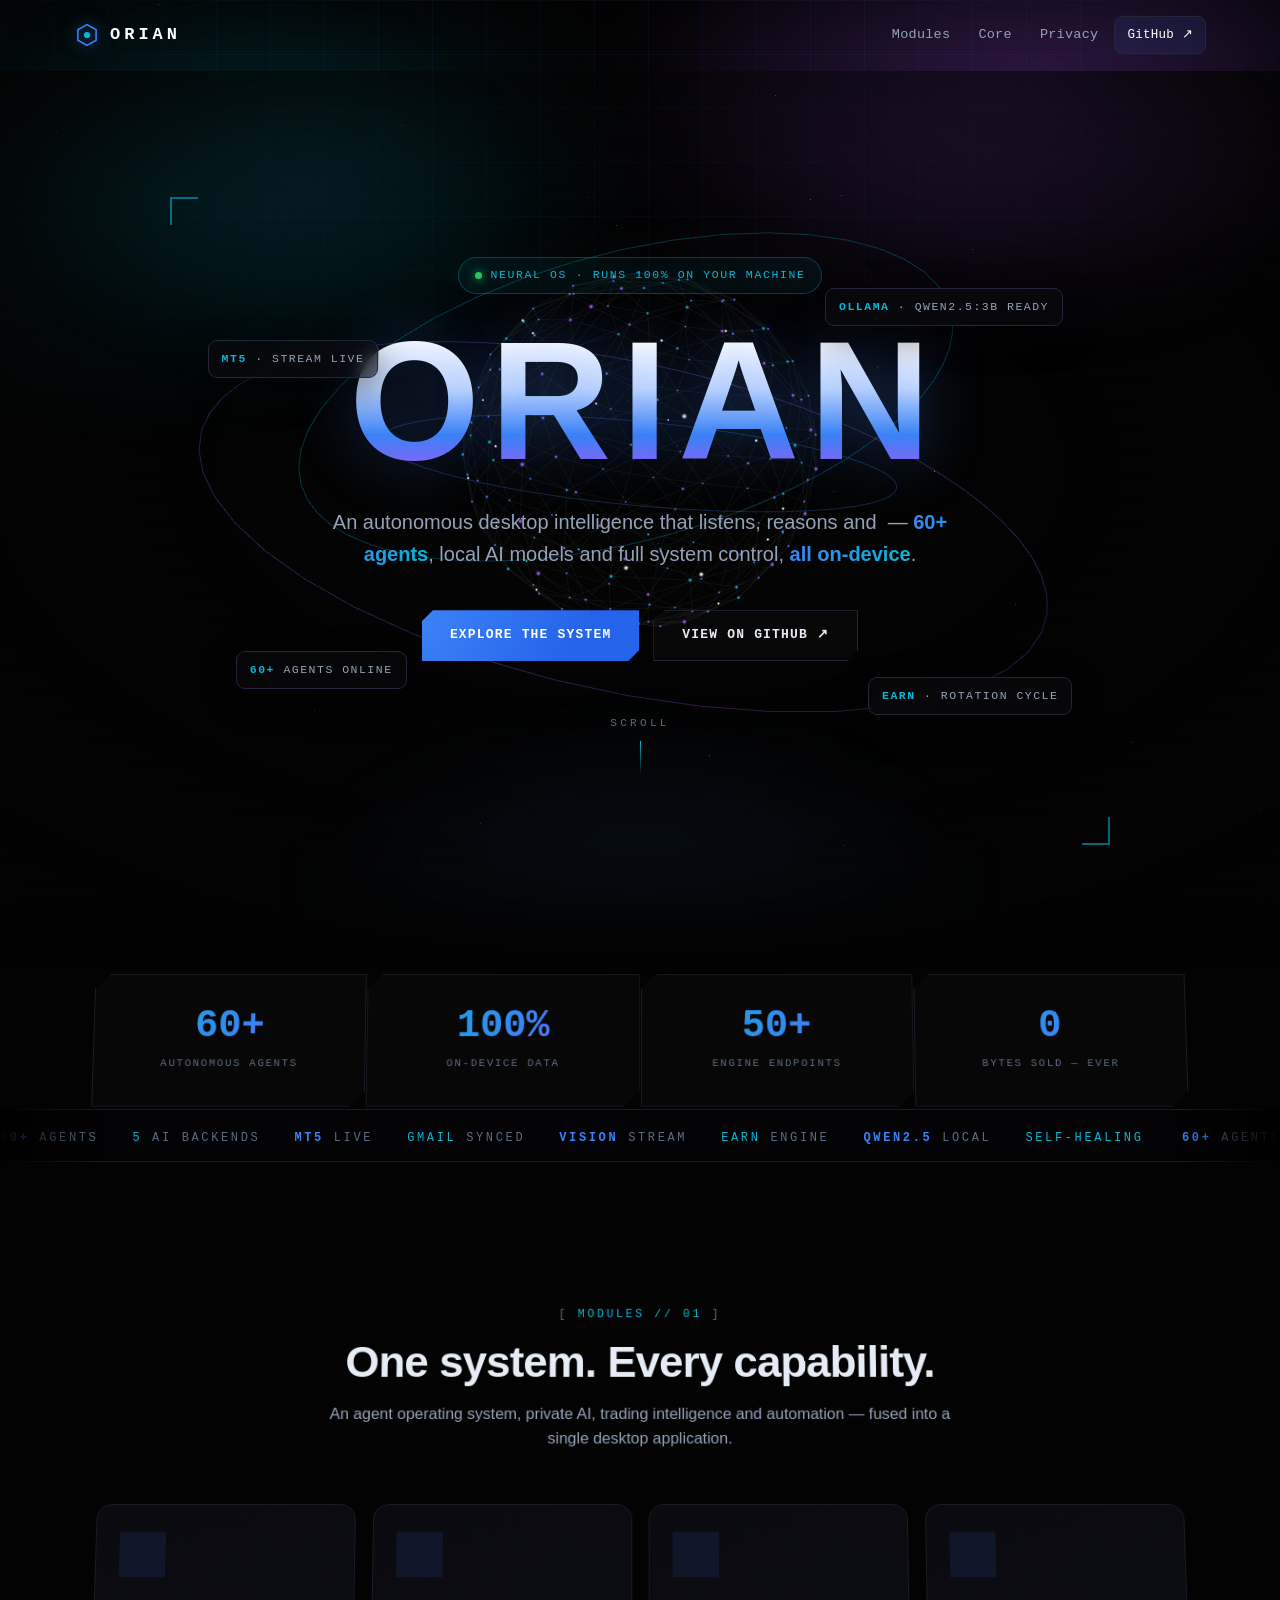
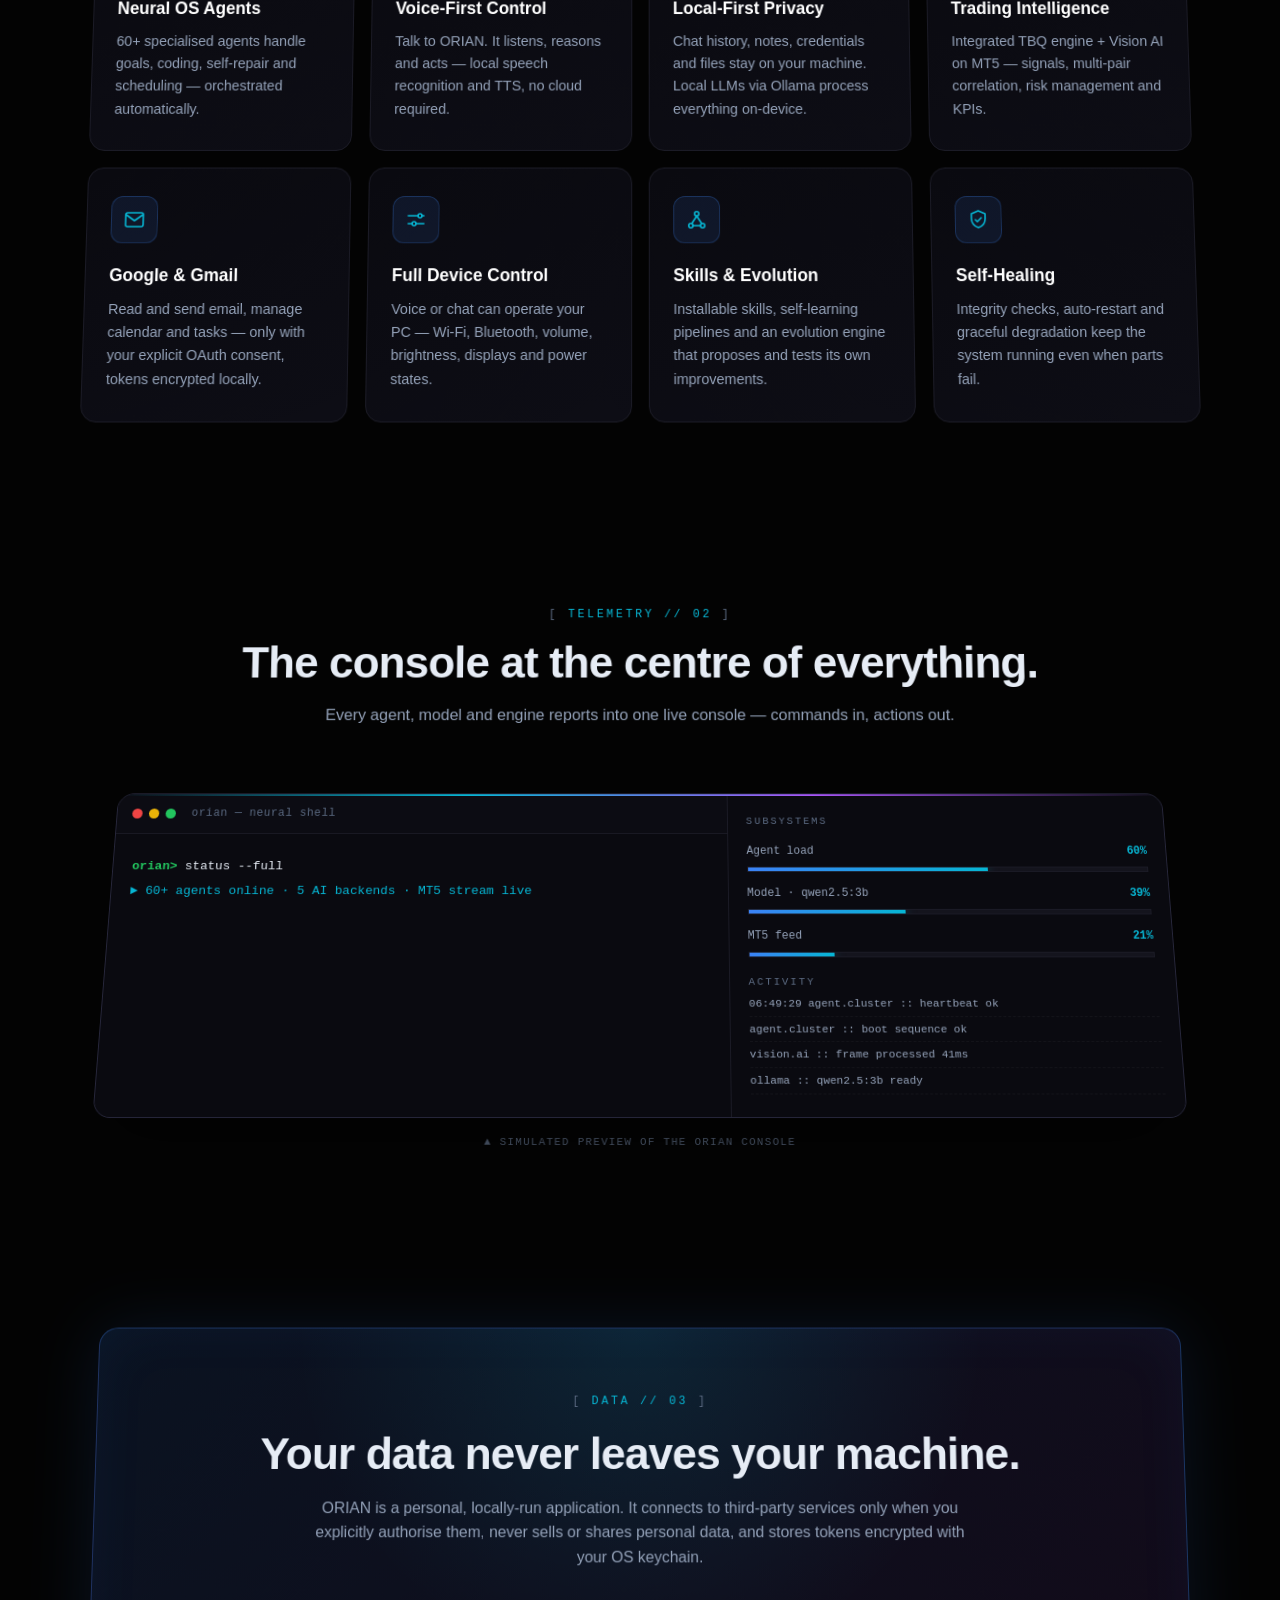
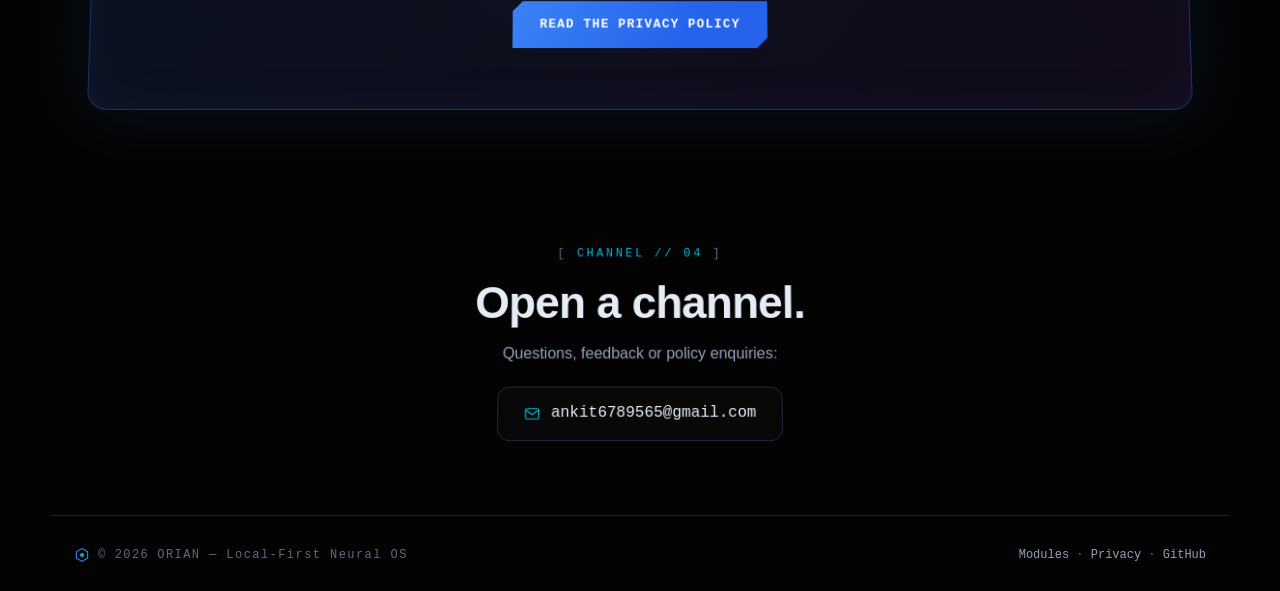
==== commit a30bb86d: "3D fullpage: WebGL neural world (drag/scroll/shockwave), 3D scroll planes, ticker, HUD chips, cursor" ====
--- a/index.html
+++ b/index.html
@@ -39,6 +39,8 @@
   </script>
 </head>
 <body>
+  <canvas id="field" aria-hidden="true"></canvas>
+  <div class="aurora" aria-hidden="true"></div>
   <div class="bg-grid" aria-hidden="true"></div>
 
   <header class="nav" id="nav">
@@ -60,12 +62,12 @@
   <main>
     <!-- ── HERO ───────────────────────────── -->
     <section class="hero">
-      <canvas id="hero-canvas" aria-hidden="true"></canvas>
       <div class="hero-inner frame">
         <div class="badge"><span class="dot"></span> Neural OS · runs 100% on your machine</div>
         <h1><span class="glitch" data-text="ORIAN">ORIAN</span></h1>
         <p class="tagline">
-          An autonomous desktop intelligence that listens, reasons and executes —
+          An autonomous desktop intelligence that listens, reasons and
+          <span class="rotator" data-words="executes|trades|evolves|creates"></span> —
           <span class="grad">60+ agents</span>, local AI models and full system control,
           <span class="grad">all on-device</span>.
         </p>
@@ -73,20 +75,34 @@
           <a class="btn btn-primary" href="#features">Explore the System</a>
           <a class="btn btn-ghost" href="https://github.com/UrkudeAnkit91" target="_blank" rel="noopener">View on GitHub ↗</a>
         </div>
+        <div class="chips" aria-hidden="true">
+          <span class="chip chip-a"><b>MT5</b> · stream live</span>
+          <span class="chip chip-b"><b>OLLAMA</b> · qwen2.5:3b ready</span>
+          <span class="chip chip-c"><b>60+</b> agents online</span>
+          <span class="chip chip-d"><b>EARN</b> · rotation cycle</span>
+        </div>
         <div class="scroll-hint">Scroll<span></span></div>
       </div>
     </section>
 
     <!-- ── STATS ──────────────────────────── -->
-    <section class="stats" data-reveal>
+    <section class="stats" data-reveal data-plane>
       <div class="stat"><strong data-count="60" data-suffix="+">0</strong><span>Autonomous agents</span></div>
       <div class="stat"><strong data-count="100" data-suffix="%">0</strong><span>On-device data</span></div>
       <div class="stat"><strong data-count="50" data-suffix="+">0</strong><span>Engine endpoints</span></div>
       <div class="stat"><strong data-count="0" data-suffix="">0</strong><span>Bytes sold — ever</span></div>
     </section>
 
+    <!-- ── TICKER ─────────────────────────── -->
+    <div class="ticker" aria-hidden="true">
+      <div class="ticker-track">
+        <span><b>60+</b> agents</span><span><em>5</em> AI backends</span><span><b>MT5</b> live</span><span><em>Gmail</em> synced</span><span><b>Vision</b> stream</span><span><em>Earn</em> engine</span><span><b>Qwen2.5</b> local</span><span><em>Self-healing</em></span>
+        <span><b>60+</b> agents</span><span><em>5</em> AI backends</span><span><b>MT5</b> live</span><span><em>Gmail</em> synced</span><span><b>Vision</b> stream</span><span><em>Earn</em> engine</span><span><b>Qwen2.5</b> local</span><span><em>Self-healing</em></span>
+      </div>
+    </div>
+
     <!-- ── FEATURES ───────────────────────── -->
-    <section id="features" class="features">
+    <section id="features" class="features" data-plane>
       <span class="sec-tag" data-reveal>Modules // 01</span>
       <h2 class="sec-h2" data-reveal>One system. Every capability.</h2>
       <p class="section-sub" data-reveal data-delay="1">
@@ -146,7 +162,7 @@
     </section>
 
     <!-- ── CORE DECK ──────────────────────── -->
-    <section id="core" class="core">
+    <section id="core" class="core" data-plane>
       <span class="sec-tag" data-reveal>Telemetry // 02</span>
       <h2 class="sec-h2" data-reveal>The console at the centre of everything.</h2>
       <p class="section-sub" data-reveal data-delay="1">
@@ -189,7 +205,7 @@
     </section>
 
     <!-- ── PRIVACY ────────────────────────── -->
-    <section id="privacy" class="privacy-strip">
+    <section id="privacy" class="privacy-strip" data-plane>
       <div class="privacy-inner" data-reveal>
         <span class="sec-tag">Data // 03</span>
         <h2 class="sec-h2">Your data never leaves your machine.</h2>
@@ -203,7 +219,7 @@
     </section>
 
     <!-- ── CONTACT ────────────────────────── -->
-    <section class="contact">
+    <section class="contact" data-plane>
       <span class="sec-tag" data-reveal>Channel // 04</span>
       <h2 class="sec-h2" data-reveal>Open a channel.</h2>
       <p data-reveal data-delay="1">Questions, feedback or policy enquiries:</p>
@@ -226,7 +242,8 @@
     </span>
   </footer>
 
-  <script src="neural3d.js" defer></script>
+  <script src="field3d.js" defer></script>
   <script src="app.js" defer></script>
+  <script src="motion.js" defer></script>
 </body>
 </html>
--- a/styles.css
+++ b/styles.css
@@ -46,8 +46,27 @@
 a:hover { text-decoration: none; }
 
 /* ── Ambient background ─────────────────── */
+#field {
+  position: fixed; inset: 0; width: 100%; height: 100%;
+  z-index: 1; pointer-events: none; display: block;
+}
+.aurora {
+  position: fixed; inset: 0; z-index: 0; pointer-events: none;
+  background:
+    radial-gradient(42% 34% at 24% 18%, rgba(6, 182, 212, 0.16), transparent 62%),
+    radial-gradient(50% 40% at 78% 12%, rgba(168, 85, 247, 0.16), transparent 64%),
+    radial-gradient(46% 42% at 50% 108%, rgba(59, 130, 246, 0.22), transparent 64%);
+  filter: blur(38px);
+  animation: aurora 16s ease-in-out infinite alternate;
+}
+@keyframes aurora {
+  0%   { transform: translate3d(0, 0, 0) scale(1); opacity: .9; }
+  50%  { transform: translate3d(-4%, 3%, 0) scale(1.08); opacity: 1; }
+  100% { transform: translate3d(4%, -3%, 0) scale(1.04); opacity: .85; }
+}
+
 .bg-grid {
-  position: fixed; inset: 0; pointer-events: none; z-index: 0;
+  position: fixed; inset: 0; pointer-events: none; z-index: 1;
   background-image:
     linear-gradient(rgba(59, 130, 246, 0.06) 1px, transparent 1px),
     linear-gradient(90deg, rgba(59, 130, 246, 0.06) 1px, transparent 1px);
@@ -71,7 +90,7 @@
     radial-gradient(ellipse 50% 45% at 12% 22%, rgba(6, 182, 212, 0.10), transparent 62%);
 }
 
-main, .nav, .footer { position: relative; z-index: 1; }
+main, .nav, .footer { position: relative; z-index: 2; }
 
 .wrap { max-width: var(--maxw); margin: 0 auto; padding: 0 24px; }
 
@@ -122,12 +141,11 @@
 
 /* ── Hero ───────────────────────────────── */
 .hero { position: relative; overflow: hidden; min-height: 100svh; display: flex; align-items: center; }
-#hero-canvas { position: absolute; inset: 0; width: 100%; height: 100%; z-index: 0; }
 .hero::after {
-  content: ""; position: absolute; inset: 0; z-index: 1; pointer-events: none;
-  background: radial-gradient(ellipse 70% 60% at 50% 45%, transparent 30%, var(--bg) 96%);
-}
-.hero-inner { position: relative; z-index: 2; width: 100%; max-width: 940px; margin: 0 auto; padding: 90px 24px 70px; text-align: center; }
+  content: ""; position: absolute; inset: 0; z-index: 2; pointer-events: none;
+  background: radial-gradient(ellipse 78% 62% at 50% 44%, transparent 42%, rgba(3, 3, 3, 0.85) 100%);
+}
+.hero-inner { position: relative; z-index: 3; width: 100%; max-width: 940px; margin: 0 auto; padding: 60px 24px 70px; text-align: center; transform: translateY(var(--py, 0px)); }
 
 .frame { position: relative; }
 .frame::before, .frame::after {
@@ -412,6 +430,95 @@
 .policy strong { color: var(--text); }
 .doc-footer-nav { margin-top: 42px; padding-top: 22px; border-top: 1px solid var(--border); }
 
+/* ── Dynamic word rotator ───────────────── */
+.rotator {
+  position: relative; display: inline-block;
+  background: linear-gradient(90deg, var(--neon), var(--cyan));
+  -webkit-background-clip: text; background-clip: text; -webkit-text-fill-color: transparent;
+  font-weight: 700;
+  transition: opacity .22s, filter .22s, transform .22s;
+}
+.rotator.out { opacity: 0; filter: blur(8px); transform: translateY(-6px); }
+.rotator.in { animation: risein .3s ease; }
+@keyframes risein { from { opacity: 0; filter: blur(8px); transform: translateY(6px); } to { opacity: 1; filter: none; transform: none; } }
+
+/* ── Floating HUD chips ─────────────────── */
+.chips { position: absolute; inset: 0; z-index: 3; pointer-events: none; }
+.chip {
+  position: absolute;
+  font-family: var(--mono); font-size: 11.5px; letter-spacing: .13em; text-transform: uppercase;
+  color: var(--muted);
+  background: rgba(10, 10, 16, 0.62);
+  border: 1px solid var(--border-2);
+  border-radius: 9px;
+  padding: 9px 13px;
+  backdrop-filter: blur(8px); -webkit-backdrop-filter: blur(8px);
+  box-shadow: 0 12px 34px rgba(0, 0, 0, 0.45);
+  animation: floaty 7s ease-in-out infinite;
+}
+.chip b { color: var(--cyan); font-weight: 700; }
+.chip .li { color: var(--green); }
+.chip:nth-child(2) { animation-delay: -2.2s; }
+.chip:nth-child(3) { animation-delay: -4.4s; }
+@keyframes floaty {
+  0%, 100% { transform: translateY(0) translateZ(0); }
+  50%      { transform: translateY(-16px) translateZ(24px); }
+}
+.chip-a { top: 22%; left: 4%; }
+.chip-b { top: 14%; right: 5%; animation-duration: 8.5s; }
+.chip-c { bottom: 24%; left: 7%; animation-duration: 9.5s; }
+.chip-d { bottom: 20%; right: 4%; animation-duration: 7.5s; }
+
+@media (max-width: 980px) {
+  .chips { display: none; }
+}
+
+/* ── Ticker ─────────────────────────────── */
+.ticker {
+  position: relative; z-index: 2;
+  overflow: hidden; white-space: nowrap;
+  border-top: 1px solid var(--border);
+  border-bottom: 1px solid var(--border);
+  background: rgba(5, 5, 8, 0.7);
+  backdrop-filter: blur(8px);
+  padding: 13px 0;
+  -webkit-mask-image: linear-gradient(90deg, transparent, #000 8%, #000 92%, transparent);
+  mask-image: linear-gradient(90deg, transparent, #000 8%, #000 92%, transparent);
+}
+.ticker-track {
+  display: inline-block; white-space: nowrap;
+  animation: tick 28s linear infinite;
+}
+.ticker:hover .ticker-track { animation-play-state: paused; }
+.ticker-track span {
+  font-family: var(--mono); font-size: 12px; letter-spacing: .22em; text-transform: uppercase;
+  color: var(--dim); margin-right: 34px;
+}
+.ticker-track b { color: var(--neon); font-weight: 700; }
+.ticker-track em { color: var(--cyan); font-style: normal; }
+@keyframes tick { from { transform: translateX(0); } to { transform: translateX(-50%); } }
+
+/* ── Cursor ring ────────────────────────── */
+.cursor-ring {
+  position: fixed; left: 0; top: 0; z-index: 10000; pointer-events: none;
+  width: 44px; height: 44px; border-radius: 50%;
+  border: 1px solid rgba(6, 182, 212, 0.7);
+  box-shadow: 0 0 18px rgba(6, 182, 212, 0.25), inset 0 0 14px rgba(6, 182, 212, 0.12);
+  mix-blend-mode: screen;
+  transition: width .22s, height .22s, border-color .22s;
+}
+.cursor-ring.hot {
+  width: 64px; height: 64px; border-color: rgba(168, 85, 247, 0.85);
+  box-shadow: 0 0 26px rgba(168, 85, 247, 0.4), inset 0 0 20px rgba(168, 85, 247, 0.2);
+}
+
+/* ── 3D scroll planes ───────────────────── */
+[data-plane] { position: relative; transform-style: preserve-3d; will-change: transform, opacity; }
+
+/* ── Magnetic buttons ───────────────────── */
+.btn, .mail { translate: var(--mxg, 0px) var(--myg, 0px); transition: translate .18s ease, box-shadow .22s ease, border-color .22s, background .22s, transform .18s ease; }
+.btn:hover, .mail:hover { transform: translateY(-2px); }
+
 /* ── Responsive ─────────────────────────── */
 @media (max-width: 900px) {
   .deck-panel { grid-template-columns: 1fr; transform: none; }
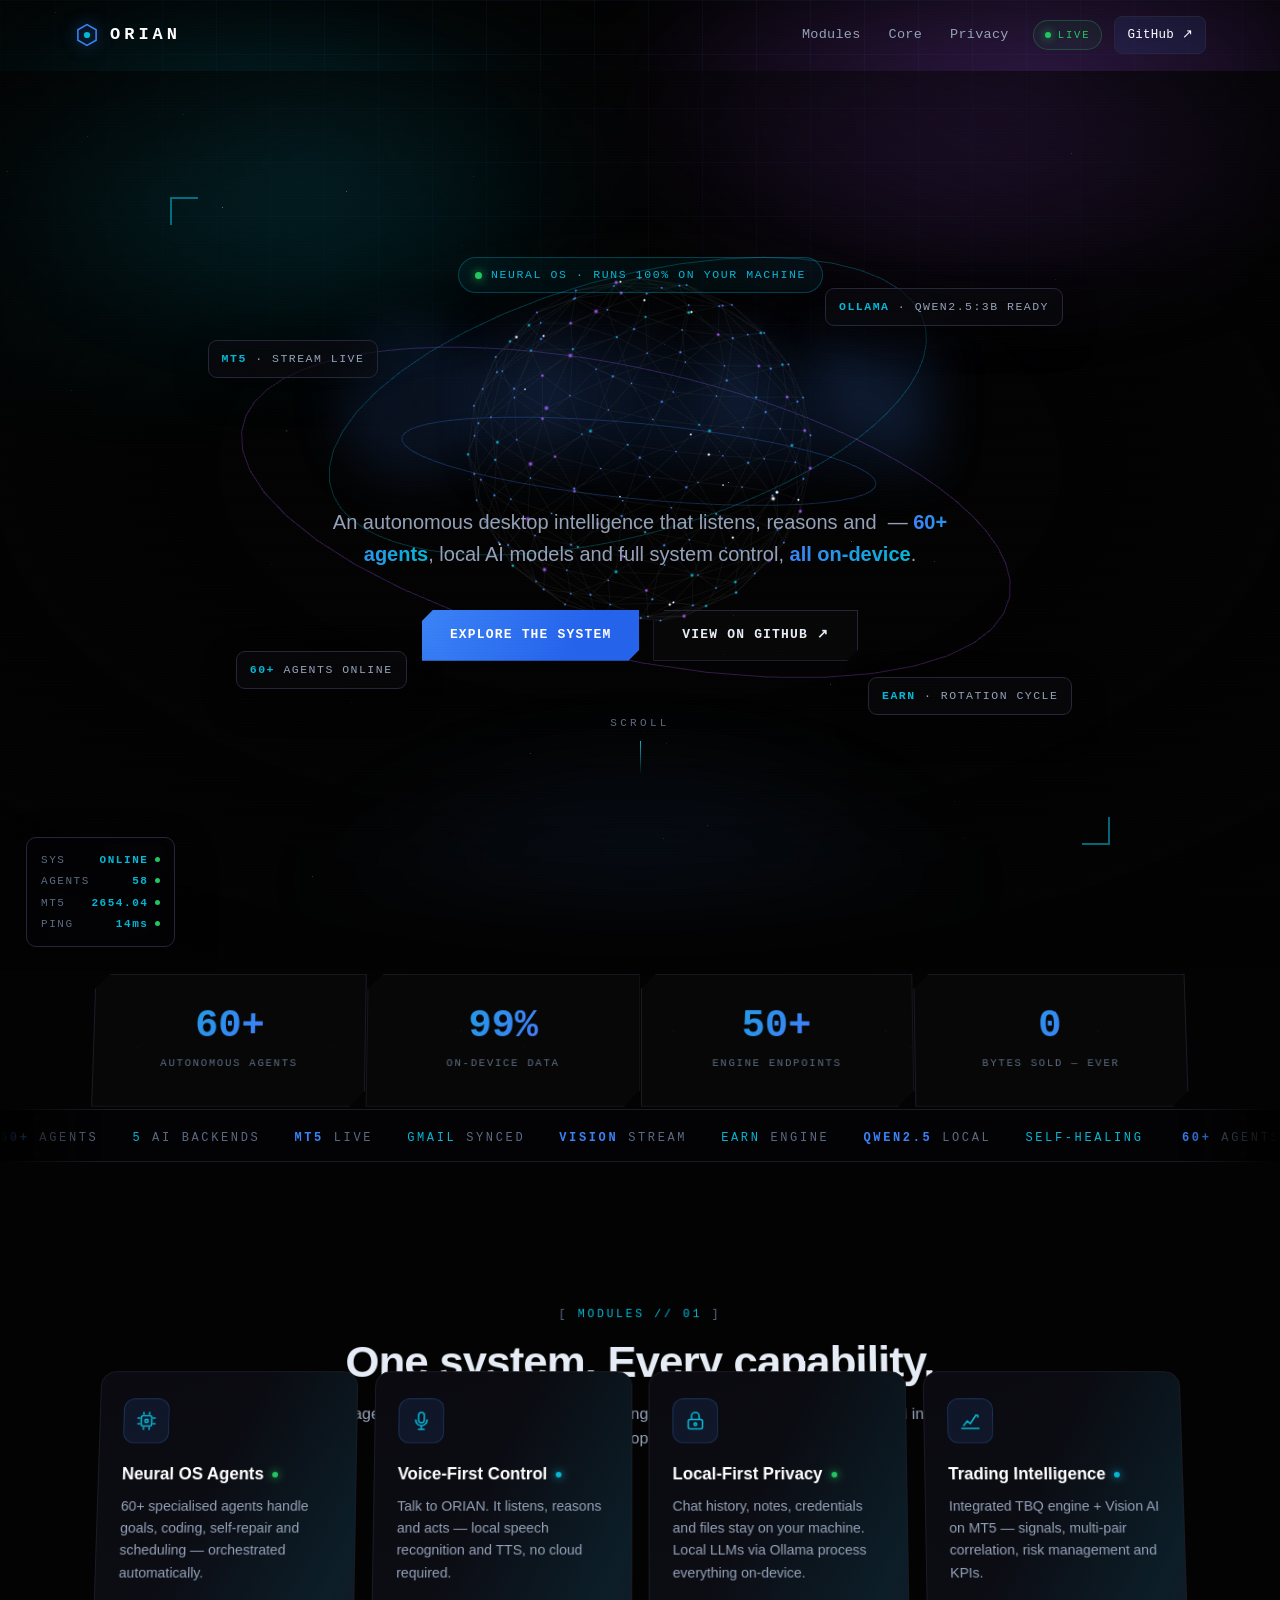
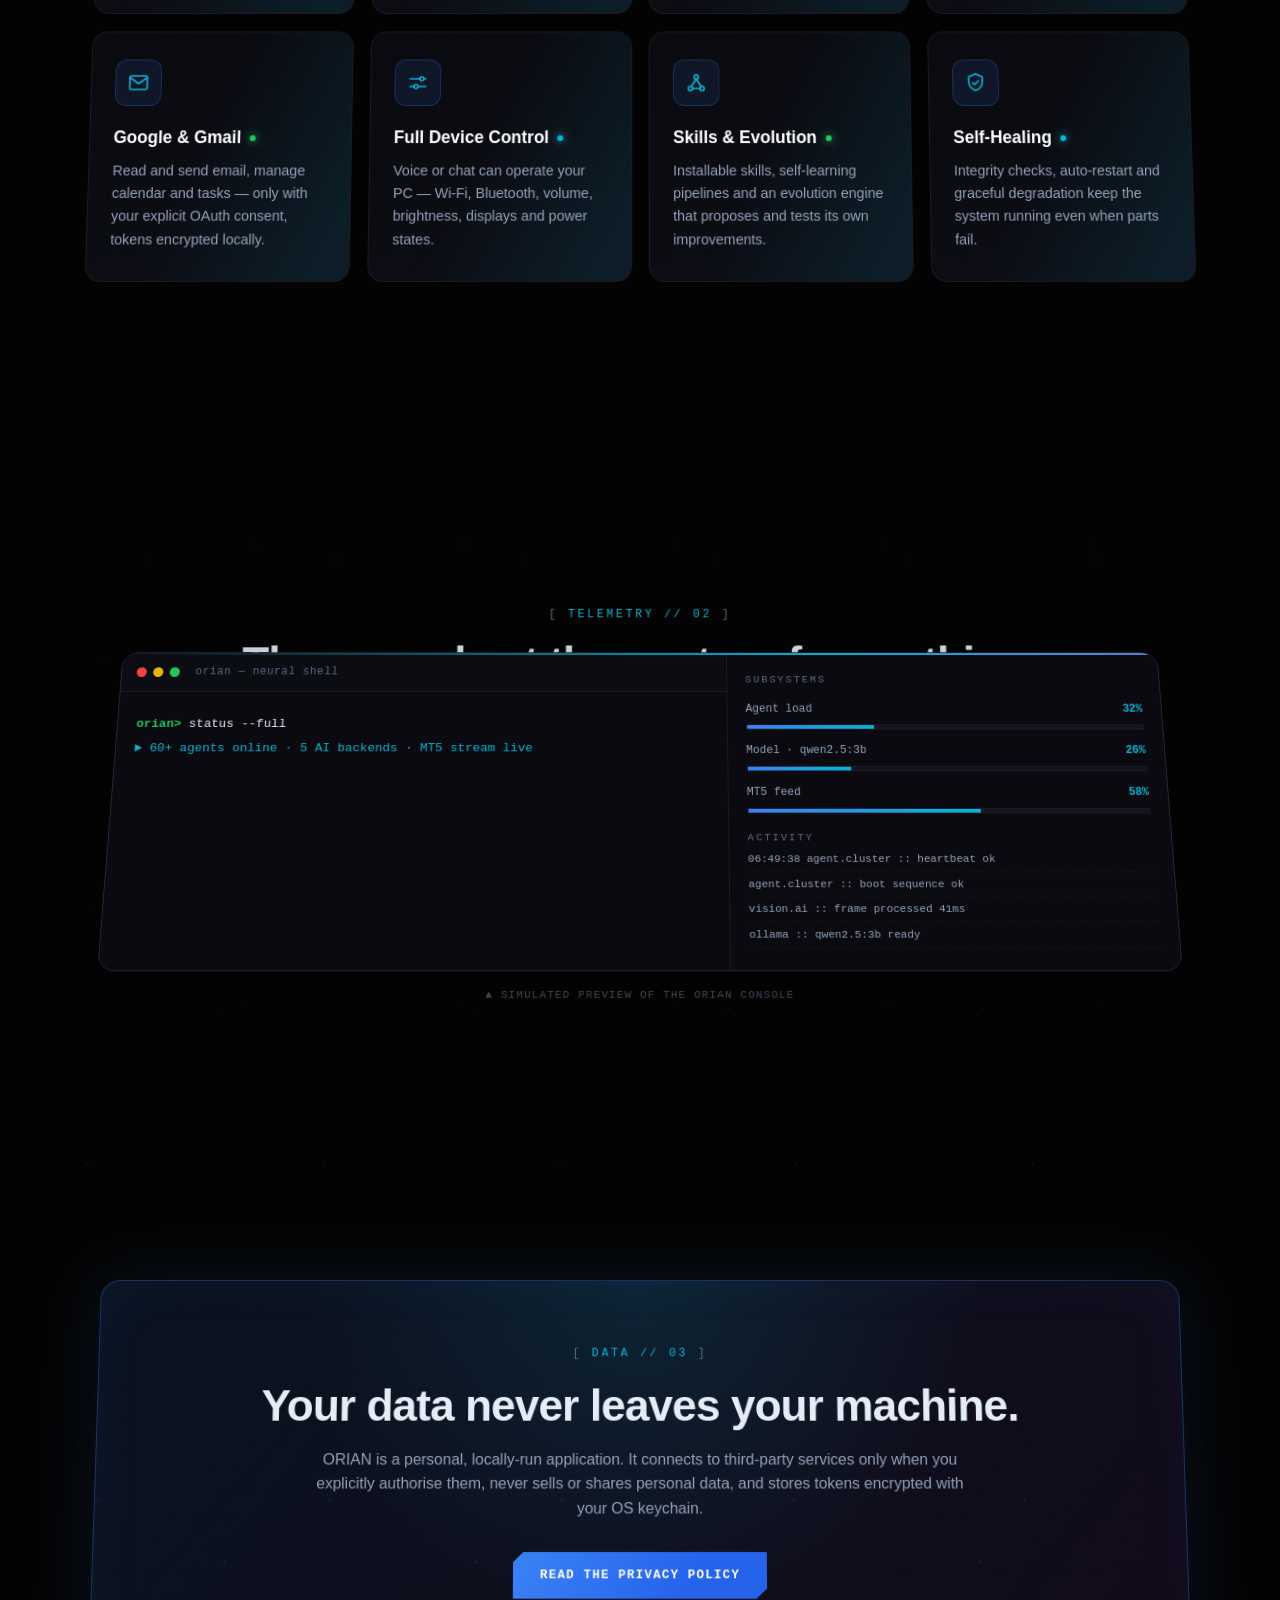
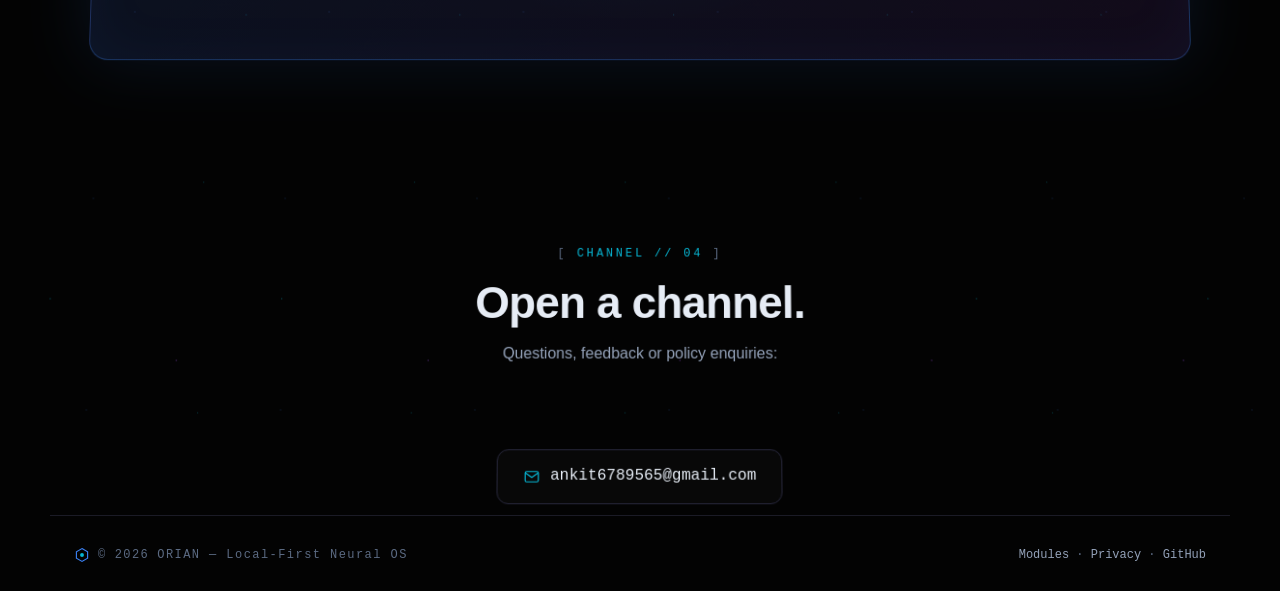
==== commit 877a0413: "Full-loaded motion: hero stagger + letter split, live HUD databox, card light-sweeps, icon pulse, on" ====
--- a/index.html
+++ b/index.html
@@ -55,6 +55,7 @@
       <a href="#features">Modules</a>
       <a href="#core">Core</a>
       <a href="privacy.html">Privacy</a>
+      <span class="status-chip"><i></i>LIVE</span>
       <a class="nav-cta" href="https://github.com/UrkudeAnkit91" target="_blank" rel="noopener">GitHub ↗</a>
     </nav>
   </header>
@@ -62,6 +63,12 @@
   <main>
     <!-- ── HERO ───────────────────────────── -->
     <section class="hero">
+      <div class="hero-hud" aria-hidden="true">
+        <div class="hud-row"><span>SYS</span><b class="v-sys">ONLINE</b></div>
+        <div class="hud-row"><span>AGENTS</span><b class="v-agt">60</b></div>
+        <div class="hud-row"><span>MT5</span><b class="v-tick">2653.42</b></div>
+        <div class="hud-row"><span>PING</span><b class="v-ping">12ms</b></div>
+      </div>
       <div class="hero-inner frame">
         <div class="badge"><span class="dot"></span> Neural OS · runs 100% on your machine</div>
         <h1><span class="glitch" data-text="ORIAN">ORIAN</span></h1>
@@ -87,6 +94,7 @@
 
     <!-- ── STATS ──────────────────────────── -->
     <section class="stats" data-reveal data-plane>
+      <div class="sparkles" aria-hidden="true"></div>
       <div class="stat"><strong data-count="60" data-suffix="+">0</strong><span>Autonomous agents</span></div>
       <div class="stat"><strong data-count="100" data-suffix="%">0</strong><span>On-device data</span></div>
       <div class="stat"><strong data-count="50" data-suffix="+">0</strong><span>Engine endpoints</span></div>
@@ -110,7 +118,7 @@
         fused into a single desktop application.
       </p>
 
-      <div class="grid">
+      <div class="grid" data-parallax="0.42">
         <article class="card" data-tilt data-reveal>
           <span class="ic"><svg viewBox="0 0 24 24"><rect x="6.5" y="6.5" width="11" height="11" rx="2"/><rect x="10.5" y="10.5" width="3" height="3"/><path d="M9 3v2M15 3v2M9 19v2M15 19v2M3 9h2M3 15h2M19 9h2M19 15h2"/></svg></span>
           <h3>Neural OS Agents</h3>
@@ -163,13 +171,14 @@
 
     <!-- ── CORE DECK ──────────────────────── -->
     <section id="core" class="core" data-plane>
+      <div class="sparkles" aria-hidden="true"></div>
       <span class="sec-tag" data-reveal>Telemetry // 02</span>
       <h2 class="sec-h2" data-reveal>The console at the centre of everything.</h2>
       <p class="section-sub" data-reveal data-delay="1">
         Every agent, model and engine reports into one live console — commands in, actions out.
       </p>
 
-      <div class="deck" data-reveal data-delay="2">
+      <div class="deck" data-reveal data-delay="2" data-parallax="0.3">
         <div class="deck-panel">
           <div class="pane">
             <div class="pane-bar"><i class="r"></i><i class="y"></i><i class="g"></i><span class="pane-title">orian — neural shell</span></div>
@@ -206,7 +215,8 @@
 
     <!-- ── PRIVACY ────────────────────────── -->
     <section id="privacy" class="privacy-strip" data-plane>
-      <div class="privacy-inner" data-reveal>
+      <div class="sparkles" aria-hidden="true"></div>
+      <div class="privacy-inner" data-reveal data-parallax="0.22">
         <span class="sec-tag">Data // 03</span>
         <h2 class="sec-h2">Your data never leaves your machine.</h2>
         <p>
@@ -220,10 +230,11 @@
 
     <!-- ── CONTACT ────────────────────────── -->
     <section class="contact" data-plane>
+      <div class="sparkles" aria-hidden="true"></div>
       <span class="sec-tag" data-reveal>Channel // 04</span>
       <h2 class="sec-h2" data-reveal>Open a channel.</h2>
       <p data-reveal data-delay="1">Questions, feedback or policy enquiries:</p>
-      <a class="mail" href="mailto:ankit6789565@gmail.com" data-reveal data-delay="2">
+      <a class="mail" href="mailto:ankit6789565@gmail.com" data-reveal data-delay="2" data-parallax="0.18">
         <svg viewBox="0 0 24 24"><rect x="3" y="5" width="18" height="14" rx="2"/><path d="M3.5 7l8.5 6 8.5-6"/></svg>
         ankit6789565@gmail.com
       </a>
--- a/styles.css
+++ b/styles.css
@@ -536,4 +536,153 @@
 @media (max-width: 460px) {
   .stat strong { font-size: 32px; }
   .btn { padding: 13px 20px; font-size: 12px; }
+}
+
+/* ══════════════════════════════════════════════════════════
+   FULL-LOADED MOTION LAYER — the site is alive at all times
+   ══════════════════════════════════════════════════════════ */
+
+/* hero entrance stagger */
+.ready .hero-inner > * { animation: launch .8s cubic-bezier(.2,.7,.2,1) both; }
+.ready .hero-inner > *:nth-child(1) { animation-delay: .05s; }
+.ready .hero-inner > *:nth-child(2) { animation-delay: .18s; }
+.ready .hero-inner > *:nth-child(3) { animation-delay: .32s; }
+.ready .hero-inner > *:nth-child(4) { animation-delay: .5s; }
+.ready .hero-inner > *:nth-child(5) { animation-delay: .66s; }
+.ready .hero-inner > *:nth-child(6) { animation-delay: .8s; }
+@keyframes launch {
+  from { opacity: 0; transform: translateY(26px) scale(.98); filter: blur(7px); }
+  to   { opacity: 1; transform: none; filter: none; }
+}
+
+/* headline letters — pop-in + hover wave */
+.ltr { display: inline-block; }
+.ready .ltr { animation: popin .55s cubic-bezier(.2,.8,.3,1.1) both; animation-delay: calc(.5s + var(--li) * .06s); }
+.ready .glitch:hover .ltr { animation: wave .9s ease both; animation-delay: calc(var(--li) * .05s); }
+@keyframes popin { from { opacity: 0; transform: translateY(16px) scale(.9); } to { opacity: 1; transform: none; } }
+@keyframes wave { 0%,100% { transform: translateY(0); } 30% { transform: translateY(-9px); } 60% { transform: translateY(3px); } }
+
+/* live HUD databox (hero) */
+.hero-hud {
+  position: absolute; left: 26px; bottom: 24px; z-index: 3;
+  font-family: var(--mono); font-size: 11px; letter-spacing: .14em;
+  color: var(--dim); background: rgba(4, 4, 8, 0.55);
+  border: 1px solid var(--border-2); border-radius: 10px;
+  padding: 12px 14px 10px; backdrop-filter: blur(8px);
+  -webkit-backdrop-filter: blur(8px);
+  box-shadow: 0 16px 40px rgba(0,0,0,.4);
+  animation: launch .8s both .95s;
+}
+.hud-row { display: flex; justify-content: space-between; gap: 26px; padding: 2px 0; }
+.hud-row b { color: var(--cyan); font-weight: 600; }
+.hud-row b::after { content: ""; display: inline-block; width: 5px; height: 5px; border-radius: 50%; background: var(--green); margin-left: 7px; vertical-align: 1px; animation: pulse 1.4s infinite; }
+
+/* nav LIVE chip */
+.status-chip {
+  display: inline-flex; align-items: center; gap: 7px;
+  font-family: var(--mono); font-size: 10.5px; letter-spacing: .18em;
+  color: var(--green); padding: 6px 11px; border-radius: 999px;
+  border: 1px solid rgba(34, 197, 94, .28); background: rgba(34, 197, 94, .07);
+  margin: 0 8px;
+}
+.status-chip i { width: 6px; height: 6px; border-radius: 50%; background: var(--green); box-shadow: 0 0 8px var(--green); animation: pulse 1.6s infinite; }
+
+/* cards — perpetual light sweep across all 8 */
+.card {
+  background:
+    linear-gradient(115deg, transparent 18%, rgba(6, 182, 212, .10) 38%, rgba(168, 85, 247, .08) 52%, transparent 70%) 0% 0 / 300% 100% no-repeat,
+    linear-gradient(160deg, var(--panel), var(--panel-2));
+  animation: sweep 7s linear infinite;
+}
+.card:nth-child(2) { animation-delay: -1.7s; }
+.card:nth-child(3) { animation-delay: -3.4s; }
+.card:nth-child(4) { animation-delay: -5.1s; }
+.card:nth-child(5) { animation-delay: -2.4s; }
+.card:nth-child(6) { animation-delay: -4.1s; }
+.card:nth-child(7) { animation-delay: -6.2s; }
+.card:nth-child(8) { animation-delay: -1s; }
+@keyframes sweep { from { background-position: 0% 0, 0 0; } to { background-position: 300% 0, 0 0; } }
+
+/* icons idle pulse */
+.ic { animation: iconPulse 3.4s ease-in-out infinite; }
+.card:nth-child(2) .ic { animation-delay: -.85s; }
+.card:nth-child(3) .ic { animation-delay: -1.7s; }
+.card:nth-child(4) .ic { animation-delay: -2.55s; }
+@keyframes iconPulse {
+  0%, 100% { transform: translateZ(38px) scale(1); }
+  50%      { transform: translateZ(38px) scale(1.1); }
+}
+
+/* online LED on each card title */
+.card h3::after {
+  content: ""; display: inline-block; width: 6px; height: 6px; border-radius: 50%;
+  margin-left: 9px; vertical-align: 2px;
+  background: var(--green); box-shadow: 0 0 8px var(--green);
+  animation: pulse 1.6s infinite;
+}
+.card:nth-of-type(even) h3::after { background: var(--cyan); box-shadow: 0 0 8px var(--cyan); }
+
+/* stats numerals — breathing glow */
+.stat strong { animation: txtGlow 4.2s ease-in-out infinite; }
+@keyframes txtGlow {
+  0%, 100% { filter: drop-shadow(0 0 5px rgba(6, 182, 212, .15)); }
+  50%      { filter: drop-shadow(0 0 18px rgba(59, 130, 246, .45)); }
+}
+
+/* rising sparkle particles in sections */
+.features, .stats, .core, .privacy-strip, .contact { position: relative; }
+.features > *, .core > *, .stats > *, .privacy-strip > *, .contact > * { position: relative; z-index: 1; }
+.sparkles {
+  position: absolute; inset: 0; pointer-events: none; overflow: hidden; z-index: 0;
+  background:
+    radial-gradient(1.6px 1.6px at 12% 70%, rgba(6, 182, 212, .5), transparent 60%),
+    radial-gradient(1.4px 1.4px at 35% 35%, rgba(59, 130, 246, .45), transparent 60%),
+    radial-gradient(1.8px 1.8px at 62% 82%, rgba(168, 85, 247, .45), transparent 60%),
+    radial-gradient(1.5px 1.5px at 84% 25%, rgba(6, 182, 212, .4), transparent 60%);
+  background-size: 240px 260px, 200px 220px, 260px 300px, 220px 240px;
+  background-repeat: repeat;
+  animation: rise 13s linear infinite;
+}
+.stats .sparkles, .core .sparkles { opacity: .65; }
+@keyframes rise {
+  from { background-position: 0 0, 0 0, 0 0, 0 0; }
+  to   { background-position: 0 -260px, 0 -220px, 0 -300px, 0 -240px; }
+}
+
+/* deck panel — idle breathing glow + shimmer top-line */
+.deck-panel { animation: panelBreath 5s ease-in-out infinite; }
+.deck-panel::before { background-size: 200% 100%; animation: panSweep 4s linear infinite; }
+@keyframes panelBreath {
+  0%, 100% { box-shadow: 0 30px 80px rgba(0,0,0,.6); border-color: var(--border-2); }
+  50%      { box-shadow: 0 30px 95px rgba(59, 130, 246, .2); border-color: rgba(59, 130, 246, .4); }
+}
+@keyframes panSweep { from { background-position: 200% 0; } to { background-position: -200% 0; } }
+
+/* CTA + mail — idle glow breathing */
+.btn-primary { animation: ctaBreath 3.2s ease-in-out infinite; }
+@keyframes ctaBreath {
+  0%, 100% { box-shadow: 0 6px 30px rgba(59, 130, 246, .4); }
+  50%      { box-shadow: 0 6px 42px rgba(59, 130, 246, .72); }
+}
+.mail { animation: mailGlow 4s ease-in-out infinite; }
+@keyframes mailGlow {
+  0%, 100% { box-shadow: 0 0 0 rgba(59, 130, 246, 0); }
+  50%      { box-shadow: 0 0 24px rgba(59, 130, 246, .28); }
+}
+
+/* scroll parallax layers */
+[data-parallax] { will-change: transform; }
+
+@media (max-width: 900px) {
+  .hero-hud { display: none; }
+  .card { background: linear-gradient(160deg, var(--panel), var(--panel-2)); animation: none; }
+}
+
+@media (prefers-reduced-motion: reduce) {
+  .card, .ic, .btn-primary, .mail, .deck-panel, .deck-panel::before, .sparkles,
+  .stat strong, .status-chip i, .card h3::after, .hero-hud .hud-row b::after {
+    animation: none !important;
+  }
+  .ready .hero-inner > *, .ready .ltr { animation: none !important; }
+  .hero-inner > *, .ltr { opacity: 1 !important; }
 }
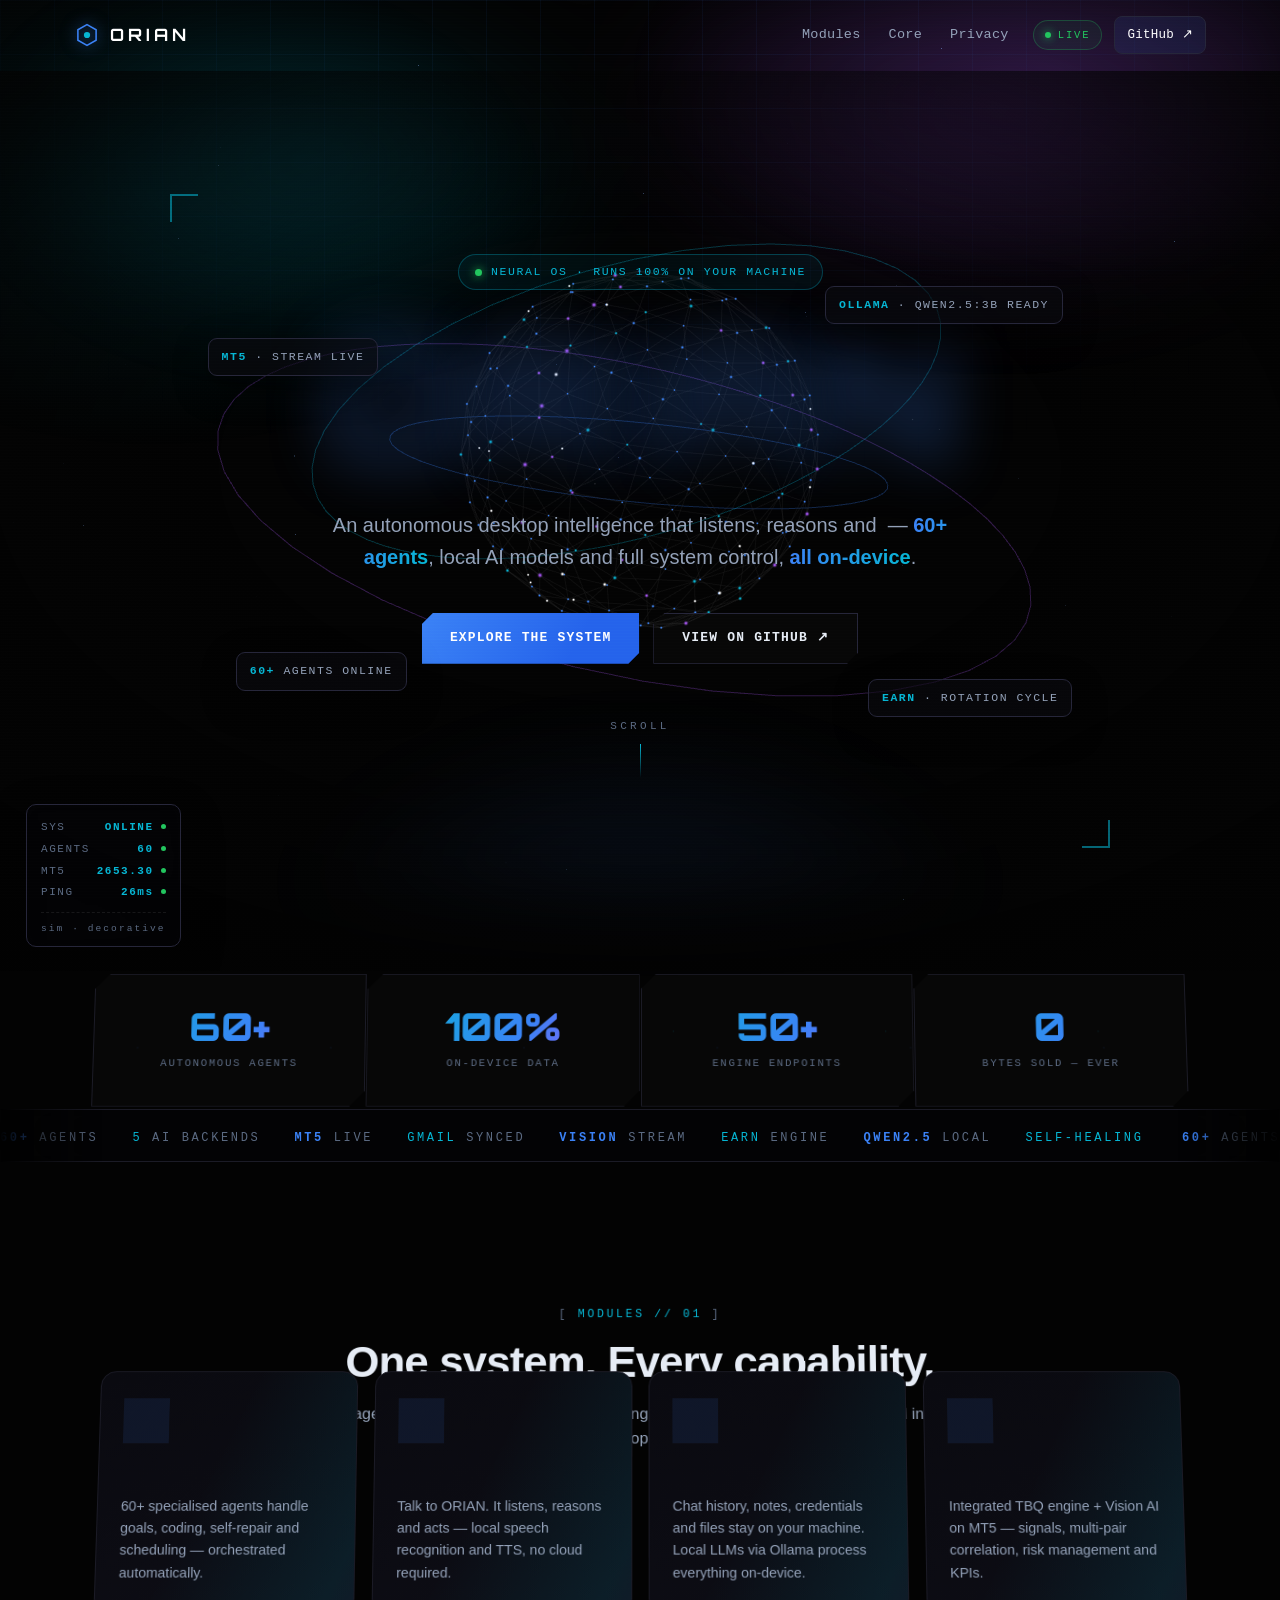
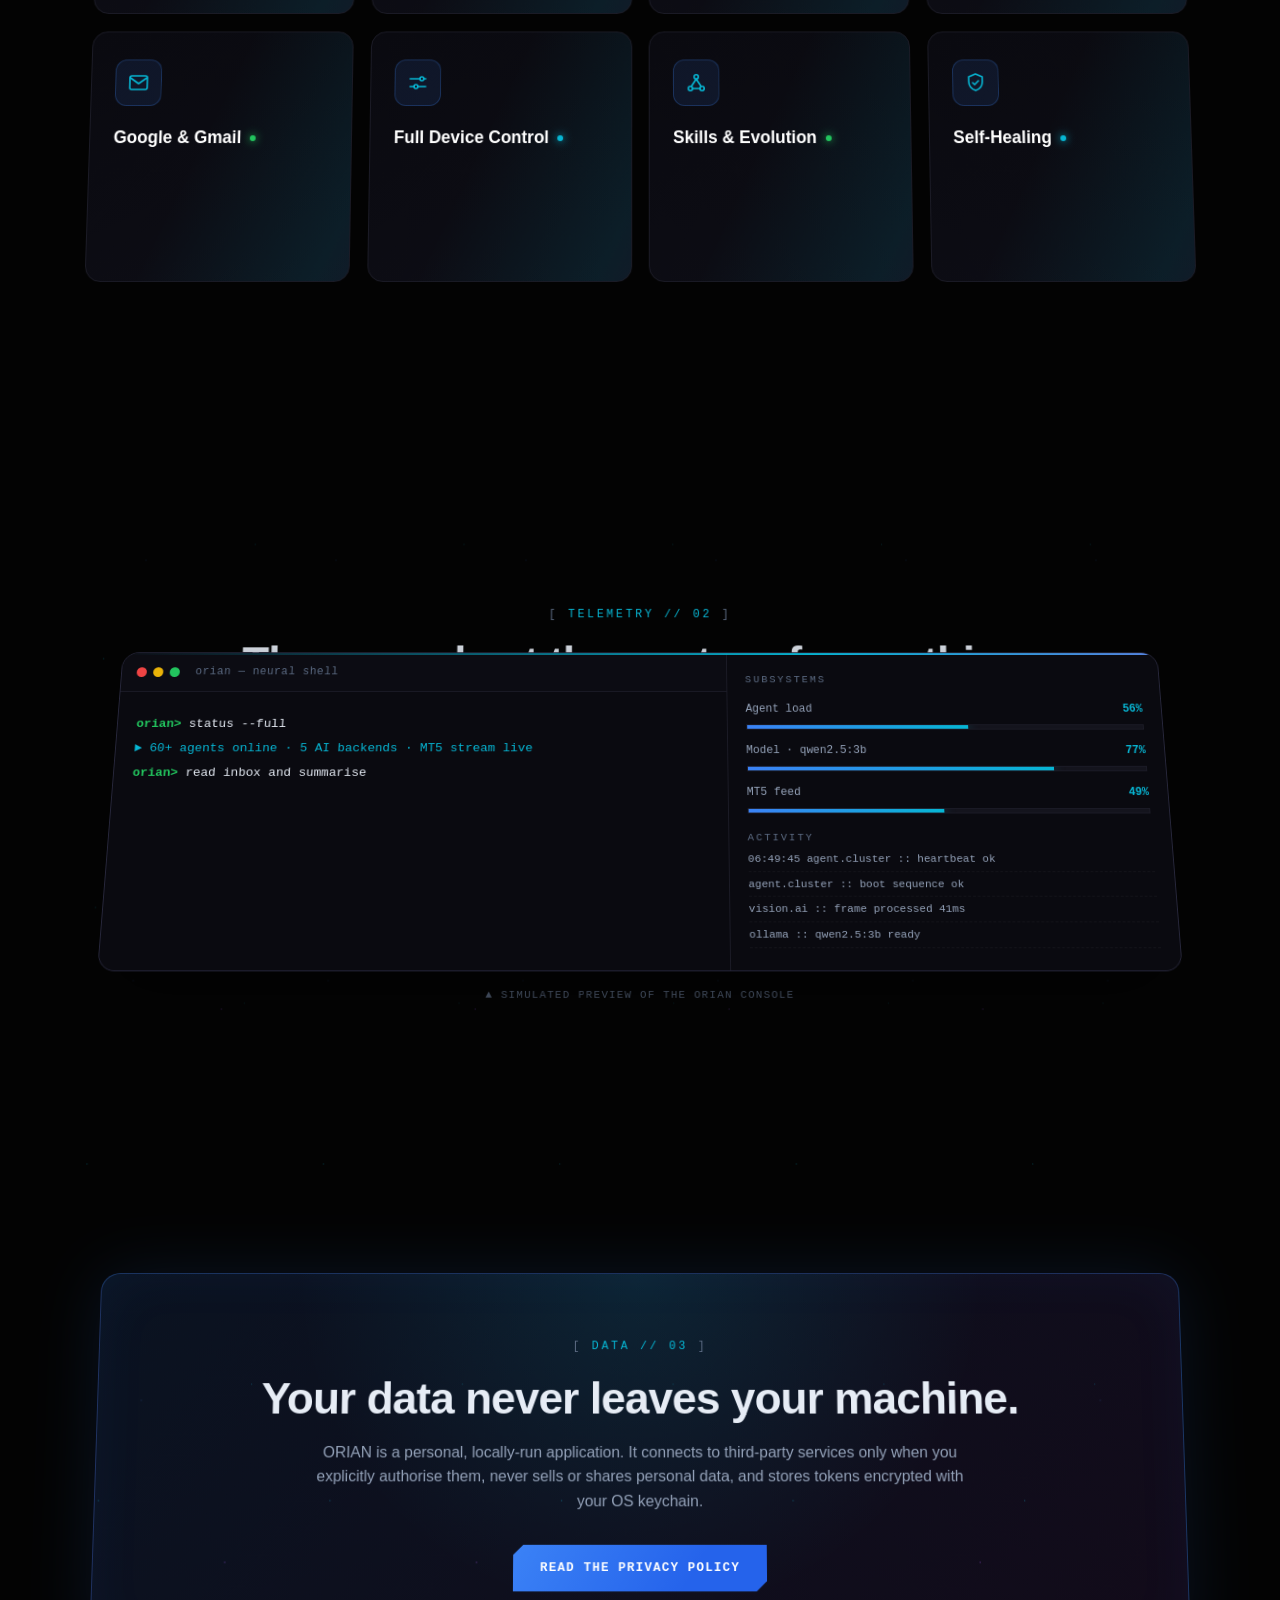
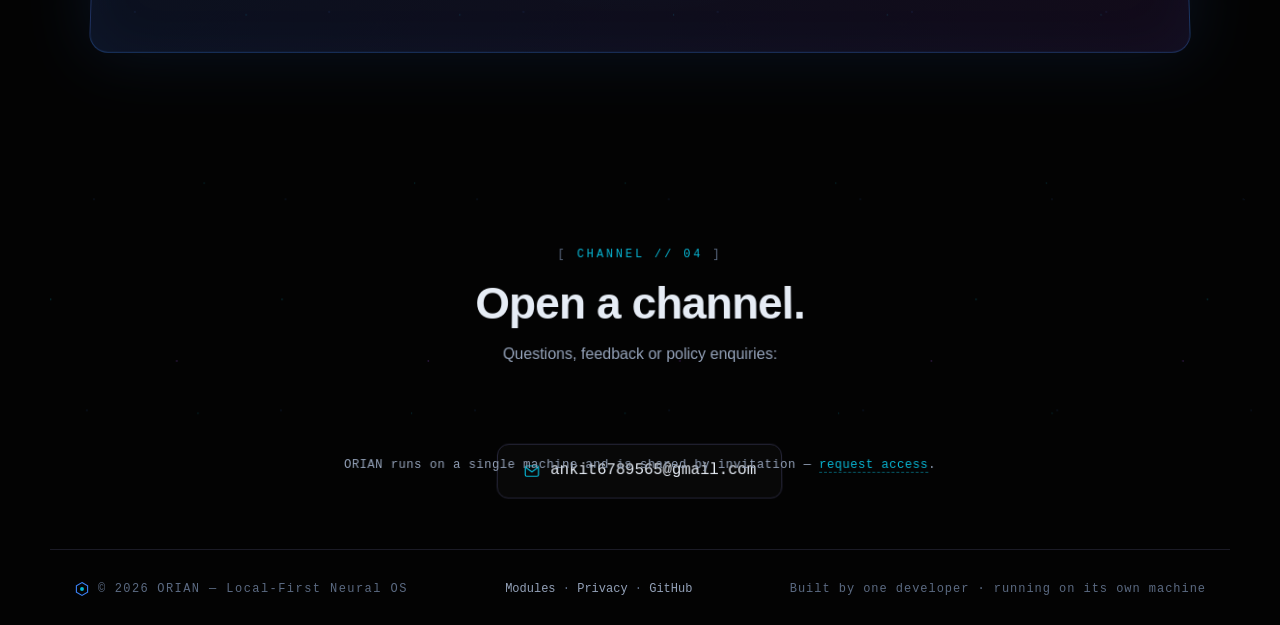
==== commit 5a605036: "Polish pack: og:image card (1200x630) + full OG/Twitter meta + canonical, sitemap.xml, robots.txt, s" ====
--- a/index.html
+++ b/index.html
@@ -14,11 +14,19 @@
   <meta property="og:type" content="website" />
   <meta property="og:url" content="https://urkudeankit91.github.io/orian/" />
   <meta property="og:site_name" content="ORIAN" />
+  <meta property="og:locale" content="en_US" />
+  <meta property="og:image" content="https://urkudeankit91.github.io/orian/assets/og.png" />
+  <meta property="og:image:width" content="1200" />
+  <meta property="og:image:height" content="630" />
+  <meta property="og:image:alt" content="ORIAN — Local-First Neural OS" />
 
   <!-- Twitter -->
   <meta name="twitter:card" content="summary_large_image" />
   <meta name="twitter:title" content="ORIAN — Local-First Neural OS" />
   <meta name="twitter:description" content="An autonomous desktop intelligence with 60+ agents, local AI models and zero cloud dependency." />
+  <meta name="twitter:image" content="https://urkudeankit91.github.io/orian/assets/og.png" />
+
+  <link rel="canonical" href="https://urkudeankit91.github.io/orian/" />
 
   <link rel="stylesheet" href="styles.css" />
   <link rel="icon" href="data:image/svg+xml,<svg xmlns='http://www.w3.org/2000/svg' viewBox='0 0 100 100'><rect width='100' height='100' rx='22' fill='%23030303'/><polygon points='50,14 82,32 82,68 50,86 18,68 18,32' fill='none' stroke='%233b82f6' stroke-width='7'/><circle cx='50' cy='50' r='11' fill='%2306b6d4'/></svg>" />
@@ -68,6 +76,7 @@
         <div class="hud-row"><span>AGENTS</span><b class="v-agt">60</b></div>
         <div class="hud-row"><span>MT5</span><b class="v-tick">2653.42</b></div>
         <div class="hud-row"><span>PING</span><b class="v-ping">12ms</b></div>
+        <span class="hud-tag">sim · decorative</span>
       </div>
       <div class="hero-inner frame">
         <div class="badge"><span class="dot"></span> Neural OS · runs 100% on your machine</div>
@@ -238,6 +247,7 @@
         <svg viewBox="0 0 24 24"><rect x="3" y="5" width="18" height="14" rx="2"/><path d="M3.5 7l8.5 6 8.5-6"/></svg>
         ankit6789565@gmail.com
       </a>
+      <p class="access-note" data-reveal data-delay="3">ORIAN runs on a single machine and is shared by invitation — <a href="mailto:ankit6789565@gmail.com?subject=ORIAN%20Access%20Request">request access</a>.</p>
     </section>
   </main>
 
@@ -251,6 +261,7 @@
       <a href="privacy.html">Privacy</a> ·
       <a href="https://github.com/UrkudeAnkit91" target="_blank" rel="noopener">GitHub</a>
     </span>
+    <span class="fline">Built by one developer &middot; running on its own machine</span>
   </footer>
 
   <script src="field3d.js" defer></script>
--- a/styles.css
+++ b/styles.css
@@ -685,4 +685,44 @@
   }
   .ready .hero-inner > *, .ready .ltr { animation: none !important; }
   .hero-inner > *, .ltr { opacity: 1 !important; }
-}+}
+
+/* ══════════════════════════════════════════════════════════
+   POLISH — fonts, touch, a11y, honesty
+   ══════════════════════════════════════════════════════════ */
+
+/* self-hosted display font (no CDN) */
+@font-face {
+  font-family: "Orbitron";
+  font-style: normal;
+  font-weight: 700 800;
+  font-display: swap;
+  src: url("assets/fonts/orbitron-700.woff2") format("woff2");
+}
+.brand, .glitch, .stat strong { font-family: "Orbitron", var(--mono); }
+.brand svg { animation: brandSpin 5s linear infinite; transform-origin: 50% 50%; }
+@keyframes brandSpin { from { transform: rotate(-3deg); } 50% { transform: rotate(3deg); } to { transform: rotate(-3deg); } }
+
+/* hero HUD — honest sim note */
+.hero-hud .hud-tag {
+  display: block; margin-top: 8px; padding-top: 8px;
+  border-top: 1px dashed rgba(255, 255, 255, 0.08);
+  color: var(--dim); letter-spacing: .22em; font-size: 9.5px;
+}
+
+/* touch / tap feedback */
+.card:active { --ty: -2px; border-color: rgba(6, 182, 212, 0.65); }
+.btn:active, .mail:active { transform: scale(.965); }
+.stat:active { transform: translateY(-1px); background: rgba(59, 130, 246, 0.1); }
+
+/* keyboard focus */
+a:focus-visible, .btn:focus-visible, .mail:focus-visible {
+  outline: 2px solid var(--cyan); outline-offset: 3px; border-radius: 4px;
+}
+
+/* contact access note */
+.access-note { margin-top: 20px; font-family: var(--mono); font-size: 12.5px; color: var(--dim); letter-spacing: .04em; }
+.access-note a { color: var(--cyan); border-bottom: 1px dashed rgba(6,182,212,.5); }
+
+/* footer founder line */
+.footer .fline { color: var(--dim); letter-spacing: .08em; }
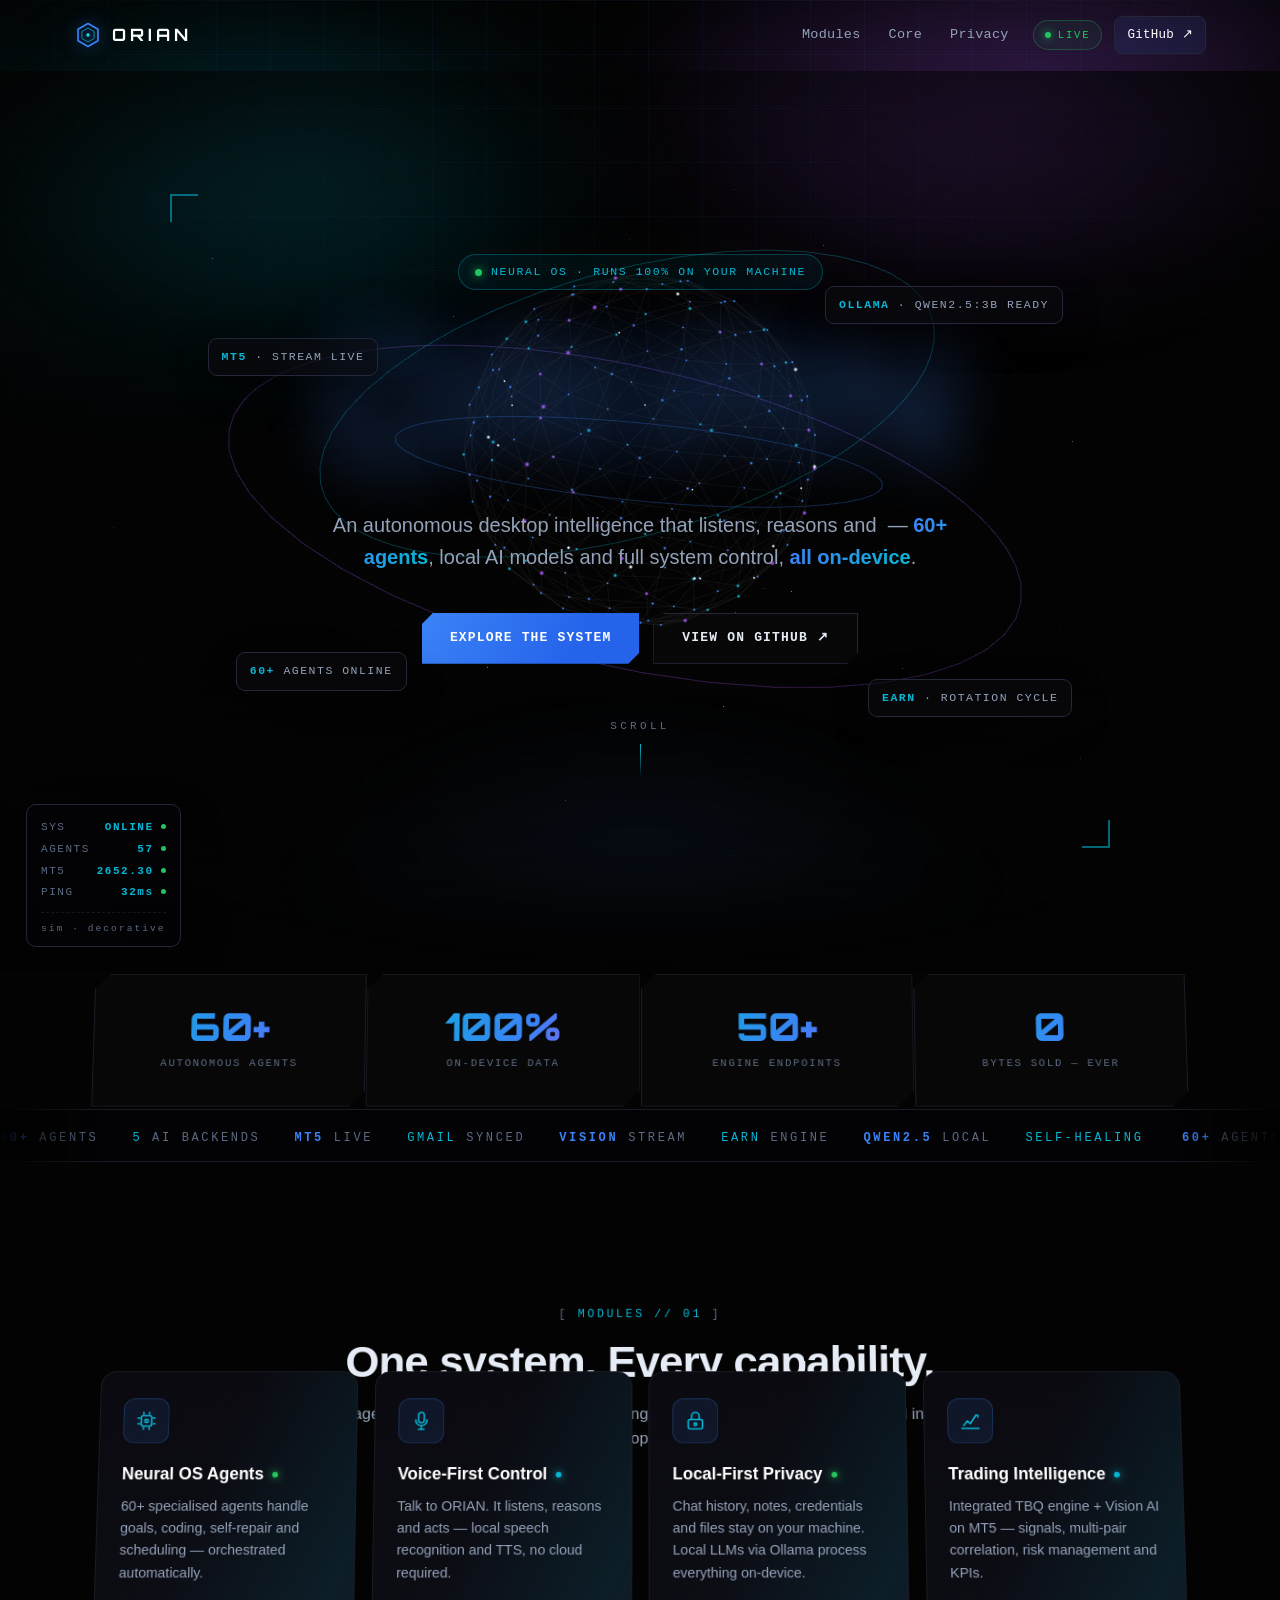
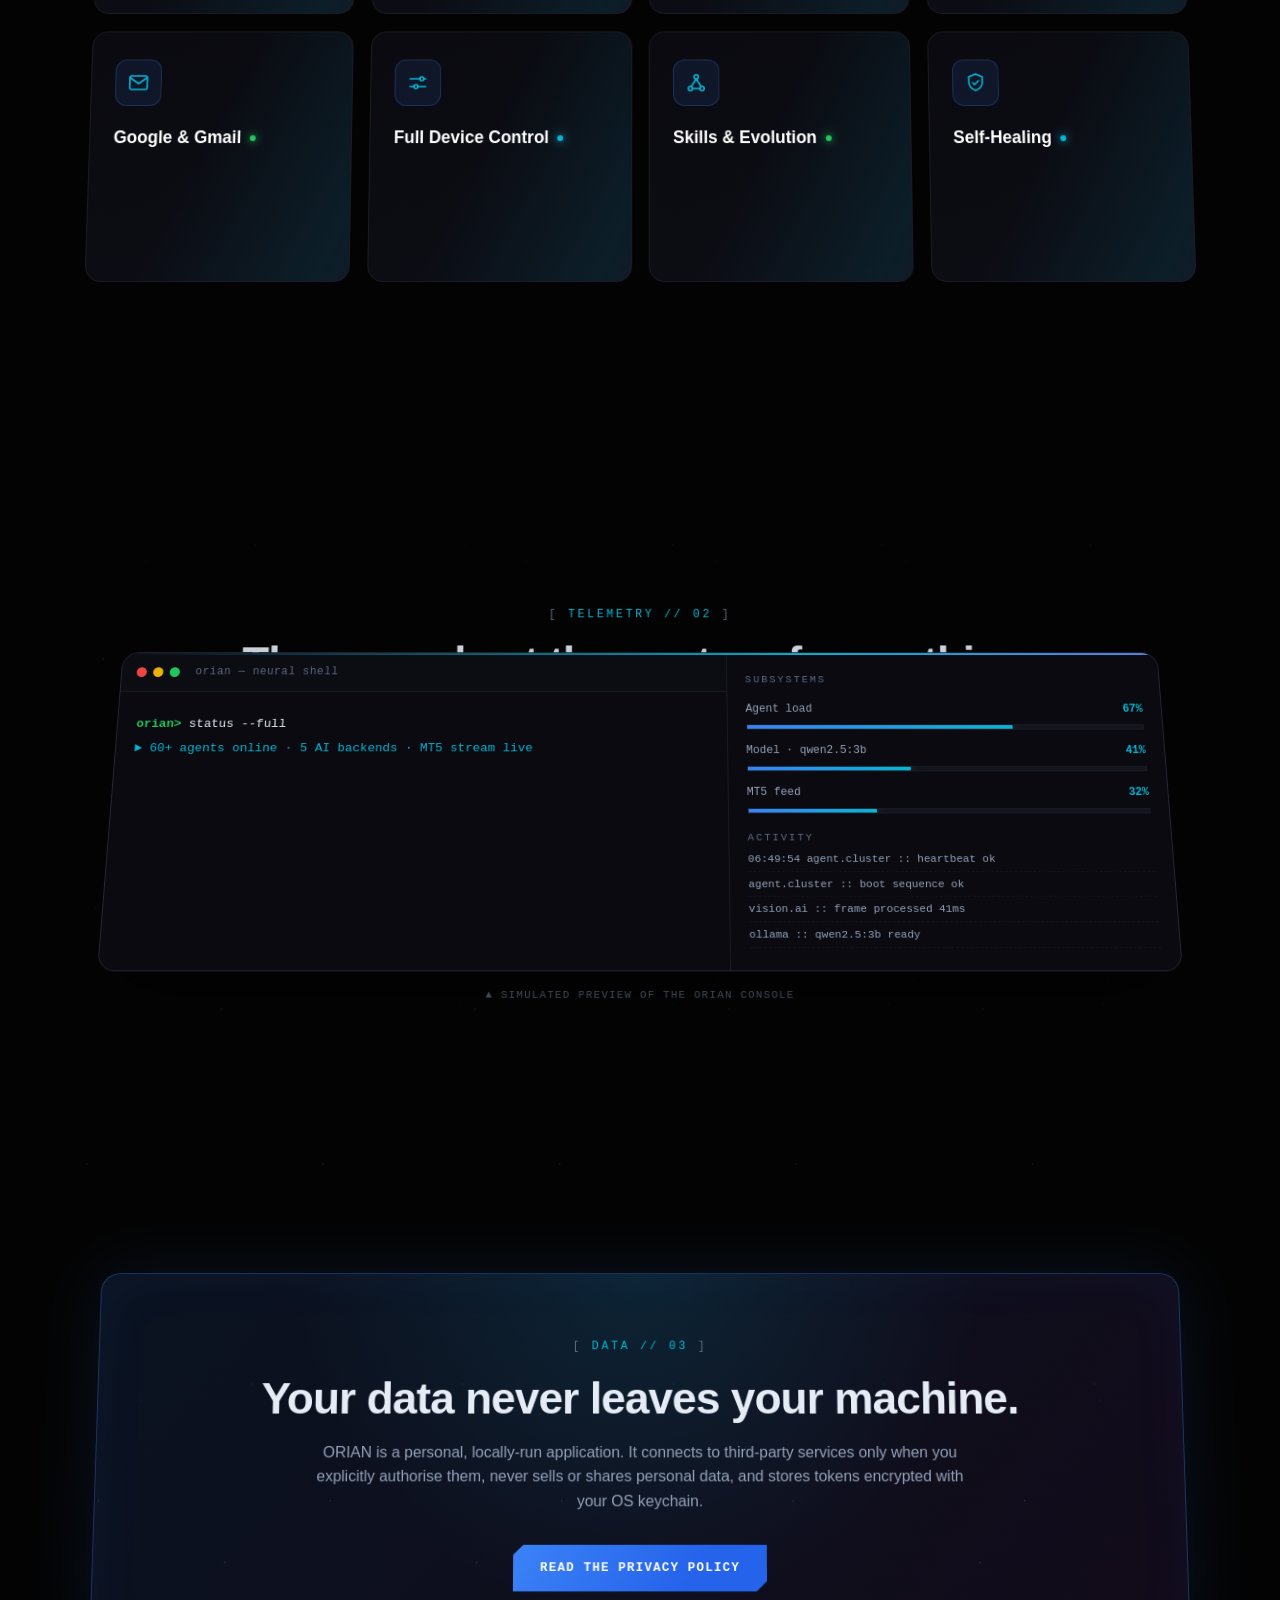
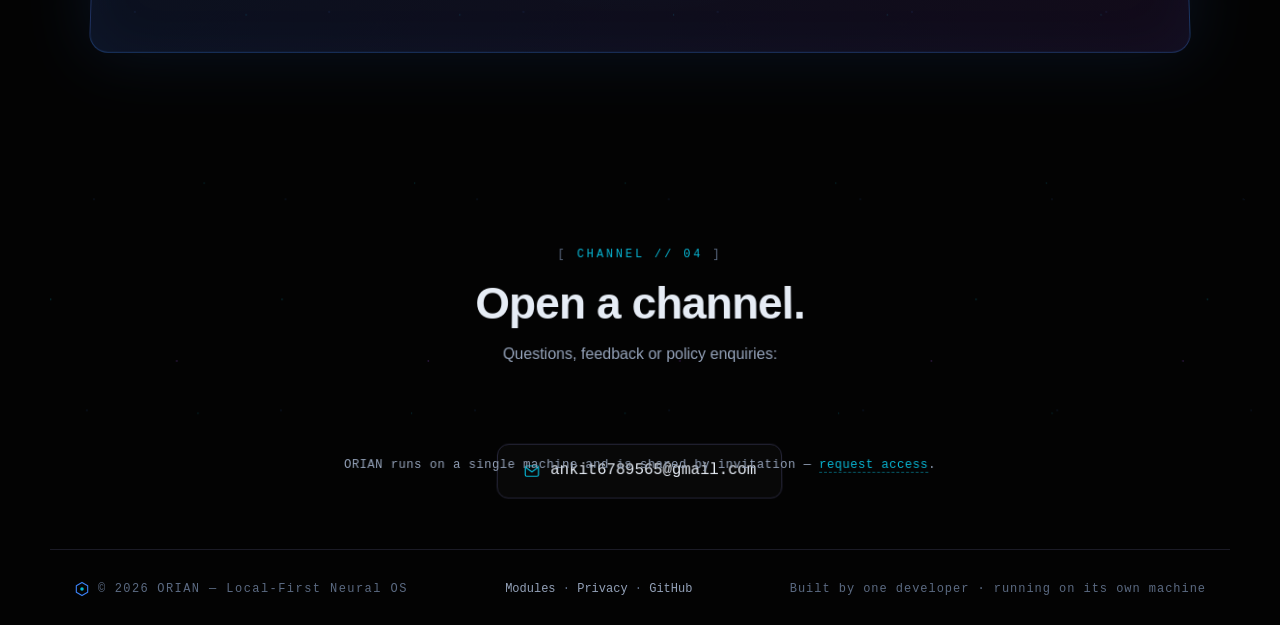
==== commit 0eb6a0da: "Logo fix: regular concentric hexagon neural-core mark (nav/footer/favicon/OG), drop wobble for glow-" ====
--- a/index.html
+++ b/index.html
@@ -29,7 +29,7 @@
   <link rel="canonical" href="https://urkudeankit91.github.io/orian/" />
 
   <link rel="stylesheet" href="styles.css" />
-  <link rel="icon" href="data:image/svg+xml,<svg xmlns='http://www.w3.org/2000/svg' viewBox='0 0 100 100'><rect width='100' height='100' rx='22' fill='%23030303'/><polygon points='50,14 82,32 82,68 50,86 18,68 18,32' fill='none' stroke='%233b82f6' stroke-width='7'/><circle cx='50' cy='50' r='11' fill='%2306b6d4'/></svg>" />
+  <link rel="icon" href="data:image/svg+xml,<svg xmlns='http://www.w3.org/2000/svg' viewBox='0 0 100 100'><rect width='100' height='100' rx='22' fill='%23030303'/><polygon points='50,9 85.5,29.5 85.5,70.5 50,91 14.5,70.5 14.5,29.5' fill='none' stroke='%233b82f6' stroke-width='8' stroke-linejoin='round'/><circle cx='50' cy='50' r='11' fill='%2306b6d4'/></svg>" />
 
   <script type="application/ld+json">
   {
@@ -54,8 +54,9 @@
   <header class="nav" id="nav">
     <a class="brand" href="index.html" aria-label="ORIAN home">
       <svg class="bmark" viewBox="0 0 100 100" aria-hidden="true">
-        <polygon points="50,10 85,30 85,70 50,90 15,70 15,30" fill="none" stroke="#3b82f6" stroke-width="6" />
-        <circle cx="50" cy="50" r="12" fill="#06b6d4" />
+        <polygon points="50,9 85.5,29.5 85.5,70.5 50,91 14.5,70.5 14.5,29.5" fill="none" stroke="#3b82f6" stroke-width="6" stroke-linejoin="round" />
+        <polygon points="50,25 71.7,37.5 71.7,62.5 50,75 28.3,62.5 28.3,37.5" fill="none" stroke="#06b6d4" stroke-width="3" stroke-linejoin="round" opacity=".85" />
+        <circle cx="50" cy="50" r="6.5" fill="#22d3ee" />
       </svg>
       ORIAN
     </a>
@@ -253,7 +254,7 @@
 
   <footer class="footer">
     <span class="fbrand">
-      <svg viewBox="0 0 100 100" aria-hidden="true"><polygon points="50,10 85,30 85,70 50,90 15,70 15,30" fill="none" stroke="#3b82f6" stroke-width="7"/><circle cx="50" cy="50" r="12" fill="#06b6d4"/></svg>
+      <svg viewBox="0 0 100 100" aria-hidden="true"><polygon points="50,9 85.5,29.5 85.5,70.5 50,91 14.5,70.5 14.5,29.5" fill="none" stroke="#3b82f6" stroke-width="7" stroke-linejoin="round"/><circle cx="50" cy="50" r="11" fill="#06b6d4"/></svg>
       © <span id="year">2026</span> ORIAN — Local-First Neural OS
     </span>
     <span>
--- a/styles.css
+++ b/styles.css
@@ -680,7 +680,7 @@
 
 @media (prefers-reduced-motion: reduce) {
   .card, .ic, .btn-primary, .mail, .deck-panel, .deck-panel::before, .sparkles,
-  .stat strong, .status-chip i, .card h3::after, .hero-hud .hud-row b::after {
+  .stat strong, .status-chip i, .card h3::after, .hero-hud .hud-row b::after, .brand .bmark {
     animation: none !important;
   }
   .ready .hero-inner > *, .ready .ltr { animation: none !important; }
@@ -700,8 +700,12 @@
   src: url("assets/fonts/orbitron-700.woff2") format("woff2");
 }
 .brand, .glitch, .stat strong { font-family: "Orbitron", var(--mono); }
-.brand svg { animation: brandSpin 5s linear infinite; transform-origin: 50% 50%; }
-@keyframes brandSpin { from { transform: rotate(-3deg); } 50% { transform: rotate(3deg); } to { transform: rotate(-3deg); } }
+.brand svg { width: 28px; height: 28px; }
+.brand .bmark { animation: brandGlow 4s ease-in-out infinite; }
+@keyframes brandGlow {
+  0%, 100% { filter: drop-shadow(0 0 6px rgba(59, 130, 246, 0.55)); }
+  50%      { filter: drop-shadow(0 0 15px rgba(59, 130, 246, 0.95)); }
+}
 
 /* hero HUD — honest sim note */
 .hero-hud .hud-tag {
